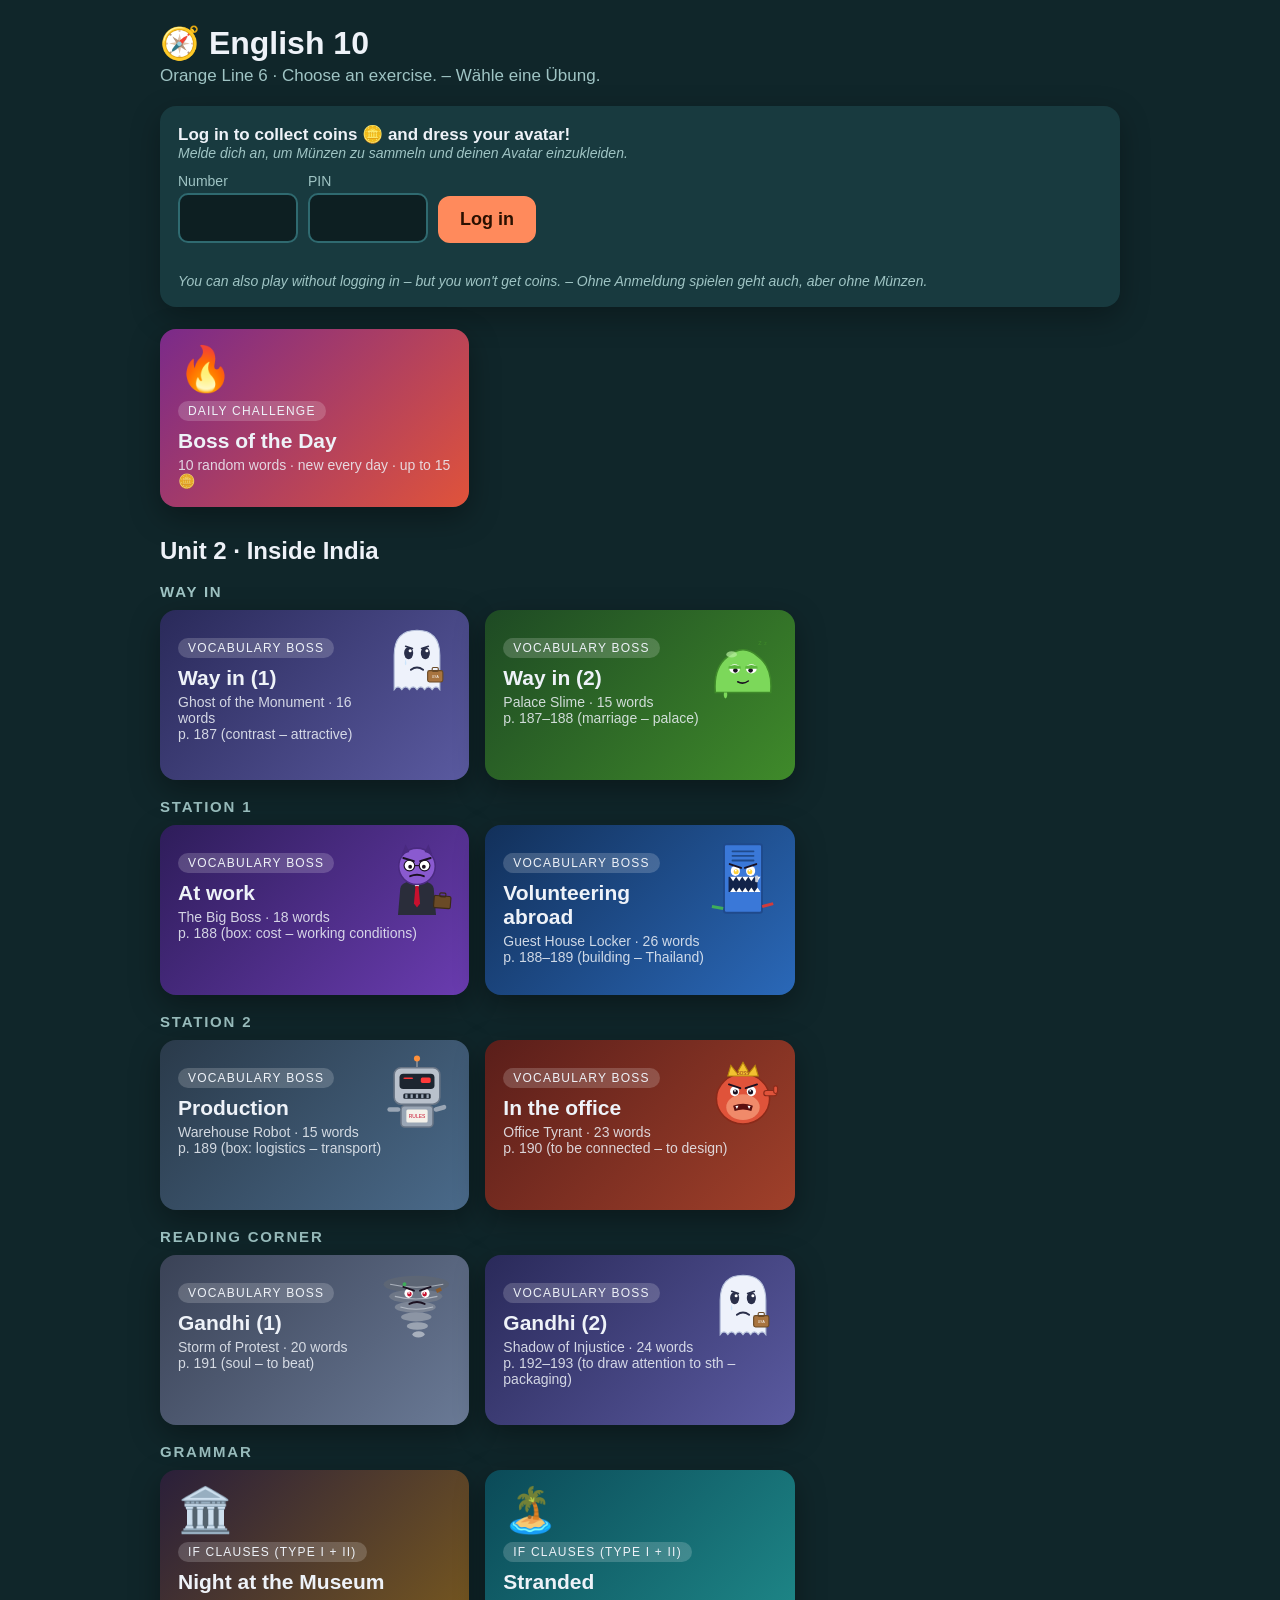
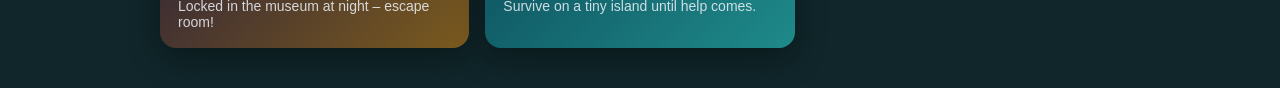
==== index.html @ 161038f6 "Vokabel-Bosse Unit 2 Inside India (8 Abschnitte); sb/sth-Toleranz Co-Authored-By: Claude Opus 5.5 <n" ====
<!DOCTYPE html>
<html lang="en">
<head>
<meta charset="UTF-8">
<meta name="viewport" content="width=device-width, initial-scale=1, maximum-scale=1">
<title>English 10 – Practice</title>
<style>
  *{box-sizing:border-box;-webkit-tap-highlight-color:transparent}
  body{margin:0;min-height:100vh;font-family:-apple-system,BlinkMacSystemFont,"Segoe UI",Roboto,Arial,sans-serif;background:#10262a;color:#eef2f8;padding:24px 16px 40px;font-size:17px}
  .wrap{max-width:960px;margin:0 auto}
  h1{font-size:32px;margin:0 0 4px}
  h2{font-size:24px;margin:30px 0 4px}
  h4{font-size:15px;letter-spacing:.12em;text-transform:uppercase;color:#9fc4c4;margin:18px 0 10px}
  .sub{color:#9fc4c4;margin:0 0 20px}
  .box{background:#183a3f;border-radius:16px;padding:18px;margin-bottom:22px;box-shadow:0 10px 30px rgba(0,0,0,.3)}
  .row{display:flex;gap:10px;flex-wrap:wrap;align-items:center}
  input{font-size:22px;padding:10px 12px;border-radius:10px;border:2px solid #2f6a70;background:#0d1f22;color:#fff;width:120px;text-align:center}
  label{font-size:14px;color:#9fc4c4;display:block;margin-bottom:4px}
  .btn{font-size:18px;padding:11px 20px;border-radius:12px;border:2px solid #3c7f86;background:#225157;color:#fff;cursor:pointer;font-weight:600}
  .btn.primary{background:#ff8a5c;border-color:#ff8a5c;color:#2a1000}
  .btn.small{font-size:15px;padding:7px 12px}
  .btn:disabled{opacity:.45}
  .msg{min-height:22px;margin-top:8px;font-weight:600;color:#ff8a8a}
  .msg.ok{color:#7dffb0}
  .me{display:flex;gap:18px;align-items:center;flex-wrap:wrap}
  .av{width:120px;border-radius:14px;overflow:hidden;flex:none;box-shadow:0 4px 14px rgba(0,0,0,.4)}
  .coins{font-size:26px;font-weight:800;color:#ffc94a}
  .lvl{display:inline-block;background:#5a3cb0;border-radius:20px;padding:3px 12px;font-weight:800;font-size:15px}
  .xp{height:10px;border-radius:6px;background:#0d1f22;overflow:hidden;margin-top:6px;width:240px;max-width:100%}
  .xp i{display:block;height:100%;background:linear-gradient(90deg,#8a5cff,#4fe3ff)}
  .badges{display:flex;flex-wrap:wrap;gap:6px;margin-top:12px}
  .badge{display:flex;align-items:center;gap:6px;background:#0d1f22;border-radius:20px;padding:4px 10px 4px 6px;font-size:13px;border:1px solid #2c5d63}
  .badge b{font-size:18px}
  .badge.off{opacity:.35;filter:grayscale(1)}
  .grid{display:grid;grid-template-columns:repeat(auto-fill,minmax(270px,1fr));gap:16px}
  a.tile{display:block;text-decoration:none;color:inherit;border-radius:16px;padding:18px;min-height:170px;position:relative;box-shadow:0 10px 30px rgba(0,0,0,.35)}
  a.tile:active{transform:scale(.98)}
  .icon{font-size:44px;line-height:1}
  .bossimg{width:76px;height:76px;float:right;margin:-4px -4px 0 6px}
  .topic{display:inline-block;margin-top:10px;font-size:12px;letter-spacing:.1em;text-transform:uppercase;background:rgba(255,255,255,.18);padding:3px 10px;border-radius:20px}
  .name{font-size:21px;font-weight:700;margin-top:8px}
  .info{font-size:14px;opacity:.85;margin-top:4px}
  .stars{font-size:18px;letter-spacing:2px;margin-top:8px}
  .top3{display:flex;gap:6px;margin-top:10px;align-items:center;font-size:12px}
  .top3 .p{display:flex;flex-direction:column;align-items:center;gap:2px}
  .top3 .p div{width:34px;height:34px;border-radius:50%;overflow:hidden;border:2px solid #fff3}
  .top3 .p.g div{border-color:#ff8a5c}.top3 .p.s div{border-color:#c6e0de}.top3 .p.b div{border-color:#d08a4a}
  .de{font-size:14px;color:#9fc4c4;font-style:italic}
  /* wardrobe */
  .ov{position:fixed;inset:0;background:rgba(0,0,0,.75);display:none;z-index:10;overflow:auto;padding:16px}
  .ov.show{display:block}
  .shop{max-width:960px;margin:0 auto;background:#183a3f;border-radius:16px;padding:18px}
  .shoptop{display:flex;gap:18px;flex-wrap:wrap;align-items:flex-start}
  .preview{width:180px;border-radius:16px;overflow:hidden;flex:none}
  .tabs{display:flex;gap:6px;flex-wrap:wrap;margin:14px 0}
  .tab{font-size:15px;padding:7px 12px;border-radius:20px;border:2px solid #2f6a70;background:transparent;color:#fff;cursor:pointer}
  .tab.on{background:#ff8a5c;border-color:#ff8a5c;color:#2a1000;font-weight:700}
  .items{display:grid;grid-template-columns:repeat(auto-fill,minmax(130px,1fr));gap:10px}
  .item{background:#0d1f22;border:3px solid transparent;border-radius:12px;padding:6px;cursor:pointer;text-align:center;font-size:14px;color:#fff;position:relative}
  .item .mini{border-radius:8px;overflow:hidden}
  .item.sel{border-color:#ff8a5c}
  .item.wear{box-shadow:0 0 0 2px #7dffb0 inset}
  .item .lock{position:absolute;top:10px;left:10px;background:rgba(0,0,0,.75);border-radius:10px;padding:2px 8px;font-size:12px;font-weight:700}
  .price{font-weight:700;color:#ffc94a}
  .price.own{color:#7dffb0}
  .iname{font-weight:600;margin-top:4px;line-height:1.2}
  .rar{font-size:12px;font-weight:700;text-transform:uppercase;letter-spacing:.04em;margin:2px 0}
  h3{font-size:17px;color:#c6e0de}
</style>
</head>
<body>
<div class="wrap">
  <h1>🧭 English 10</h1>
  <p class="sub">Orange Line 6 · Choose an exercise. – Wähle eine Übung.</p>
  <div class="box" id="acct"></div>
  <div id="games"></div>
</div>
<div class="ov" id="ov"><div class="shop" id="shop"></div></div>

<script src="game.js?v=1"></script>
<script src="bosses.js?v=1"></script>
<script src="vocab-u2.js?v=1"></script>
<script>
/* Grammatik- und Story-Spiele (id = Spiel-ID). Vokabel-Bosse kommen automatisch aus vocab-*.js */
const GRAMMAR = [
  {id:"if-museum", unit:"u2", file:"if-museum.html", icon:"🏛️", topic:"If clauses (type I + II)", name:"Night at the Museum", info:"Locked in the museum at night – escape room!", color:"linear-gradient(135deg,#2a1f3a,#7a5a1e)"},
  {id:"if-island", unit:"u2", file:"if-island.html", icon:"🏝️", topic:"If clauses (type I + II)", name:"Stranded", info:"Survive on a tiny island until help comes.", color:"linear-gradient(135deg,#0b4a58,#1f8a8a)"}
];
window.VOCAB = window.VOCAB || {};
const BOSSCOL = {tornado:"linear-gradient(135deg,#3a4256,#6a7a96)",robot:"linear-gradient(135deg,#2a3a4a,#4a6a8a)",ghost:"linear-gradient(135deg,#2a2a5a,#5a5aa0)",bossy:"linear-gradient(135deg,#5a1e1a,#a0402a)",slime:"linear-gradient(135deg,#1e4a24,#3f8a2a)",manager:"linear-gradient(135deg,#2e1d5a,#6a3cb0)",locker:"linear-gradient(135deg,#12305a,#2a68b8)"};
const $ = id => document.getElementById(id);
let SCORES = {};

/* ---------- Erfolge ---------- */
const BOSS_IDS = Object.values(VOCAB).flatMap(u => u.sections.map(s => s.id));
const ACH = [
  ["🎯","First steps","Finish your first game", s => s.stats.plays >= 1],
  ["⭐","Perfect!","Get 3 stars in a game", s => Object.values(s.stars).some(x => x >= 3)],
  ["🐝","Busy bee","Play 5 different games", s => Object.keys(s.stars).length >= 5],
  ["🚀","Unstoppable","Play 10 different games", s => Object.keys(s.stars).length >= 10],
  ["🌟","Star collector","Collect 25 stars", s => Object.values(s.stars).reduce((a,b)=>a+b,0) >= 25],
  ["⚔️","Boss slayer","Defeat your first boss", s => Object.keys(s.stars).some(g => g.indexOf("boss-") === 0)],
  ["👑","Boss master","Defeat all bosses of Unit 2", s => BOSS_IDS.length > 0 && BOSS_IDS.every(i => s.stars[i])],
  ["🏠","Homework hero","Practise at home (afternoon/weekend)", s => s.stats.home],
  ["💪","Never give up","Replay a game and get more stars", s => s.stats.improved],
  ["📅","Daily player","Play 5 daily challenges", s => s.stats.daily >= 5],
  ["🏆","Hall of fame","Get into a top 3", s => Object.values(SCORES).some(l => l.some(x => x.nr === s.nr))],
  ["💎","Pro","Reach level 5", s => s.level >= 5]
];

/* ---------- Spiele ---------- */
function starsOf(id){ const se=E8.getSession(); if(!se || id==="daily") return ""; const n=se.state.stars[id]||0; return `<div class="stars">${"⭐".repeat(n)}${"☆".repeat(3-n)}</div>`; }
function top3(id){
  const l = SCORES[id]; if(!l || !l.length) return "";
  return `<div class="top3">🏆 ${l.map((x,i)=>`<span class="p ${["g","s","b"][i]}"><div>${E8.avatarSVG(x.eq)}</div>#${x.nr}</span>`).join("")}</div>`;
}
function tile(o){
  return `<a class="tile" href="${o.href}" style="background:${o.color}">${o.img||""}<div class="icon">${o.icon||""}</div>
    <div class="topic">${o.topic}</div><div class="name">${o.name}</div><div class="info">${o.info}</div>${starsOf(o.id)}${top3(o.id)}</a>`;
}
function games(){
  let h = "";
  const se = E8.getSession();
  const done = se && se.state.stats && se.state.stats.dailyToday;
  if (BOSS_IDS.length) h += `<div class="grid" style="margin-bottom:8px">${tile({id:"daily",href:"boss.html?id=daily",color:"linear-gradient(135deg,#7a2a8a,#e0533a)",icon:"🔥",topic:"Daily Challenge",name:"Boss of the Day",info:(done?"✔ Done today – you can still practise!":"10 random words · new every day · up to 15 🪙")})}</div>`;
  Object.entries(VOCAB).forEach(([key,u]) => {
    h += `<h2>${u.unit}</h2>`;
    const parts = [...new Set(u.sections.map(s => s.part))];
    parts.forEach(p => {
      h += `<h4>${p}</h4><div class="grid">` + u.sections.filter(s => s.part === p).map(s => tile({id:s.id, href:"boss.html?id="+s.id, color:BOSSCOL[s.boss]||"#333", img:`<div class="bossimg">${BOSSART[s.boss]}</div>`, topic:"Vocabulary boss", name:s.title, info:`${s.bossName} · ${s.words.length} words<br>${s.pages}`})).join("") + `</div>`;
    });
    const gr = GRAMMAR.filter(g => g.unit === key);
    if (gr.length) h += `<h4>Grammar</h4><div class="grid">` + gr.map(g => tile({id:g.id, href:g.file, color:g.color, icon:g.icon, topic:g.topic, name:g.name, info:g.info})).join("") + `</div>`;
  });
  const other = GRAMMAR.filter(g => !VOCAB[g.unit]);
  if (other.length) h += `<h2>Grammar</h2><div class="grid">` + other.map(g => tile({id:g.id, href:g.file, color:g.color, icon:g.icon, topic:g.topic, name:g.name, info:g.info})).join("") + `</div>`;
  if (!h) h = `<div class="box">🛠️ New games are coming soon! – Neue Spiele kommen bald!</div>`;
  $("games").innerHTML = h;
}

/* ---------- Konto ---------- */
function acct(){
  const se = E8.getSession();
  if(!E8.online()){ $("acct").style.display="none"; games(); return; }
  if(!se){
    $("acct").innerHTML = `
      <b>Log in to collect coins 🪙 and dress your avatar!</b>
      <div class="de">Melde dich an, um Münzen zu sammeln und deinen Avatar einzukleiden.</div>
      <div class="row" style="margin-top:12px;align-items:flex-end">
        <div><label>Number</label><input id="nr" inputmode="numeric" pattern="[0-9]*" maxlength="4" autocomplete="off"></div>
        <div><label>PIN</label><input id="pin" type="password" inputmode="numeric" pattern="[0-9]*" maxlength="4" autocomplete="off"></div>
        <button class="btn primary" id="go">Log in</button>
      </div>
      <div class="msg" id="msg"></div>
      <div class="de">You can also play without logging in – but you won't get coins. – Ohne Anmeldung spielen geht auch, aber ohne Münzen.</div>`;
    $("go").onclick = async ()=>{
      const nr=$("nr").value.trim(), pin=$("pin").value.trim();
      if(!nr||pin.length!==4){ $("msg").textContent="Enter your number and your 4-digit PIN. – Nummer und vierstellige PIN eingeben."; return; }
      $("go").disabled=true; $("msg").className="msg ok"; $("msg").textContent="Checking …";
      const r = await E8.login(nr,pin);
      $("go").disabled=false;
      if(r.ok){ acct(); if(r.state.fresh){ tab=0; openShop(); drawShop("👋 Welcome! Create your avatar first – everything here is free. – Gestalte zuerst deinen Avatar, alles hier ist kostenlos.",true); } }
      else { $("msg").className="msg"; $("msg").textContent=E8.errText(r.error); }
    };
    $("pin").addEventListener("keydown",e=>{ if(e.key==="Enter") $("go").click(); });
  } else {
    const s = se.state, L = E8.levelInfo(s.xp||0);
    const badges = ACH.map(a => { const on = s.stats && a[3](s); return `<span class="badge ${on?"":"off"}" title="${a[2]}"><b>${a[0]}</b>${a[1]}</span>`; }).join("");
    $("acct").innerHTML = `<div class="me">
      <div class="av">${E8.avatarSVG(s.equipped)}</div>
      <div style="flex:1;min-width:240px"><div style="font-size:20px;font-weight:700">Player No. ${s.nr} <span class="lvl">Level ${L.level} · ${L.name}</span></div>
        <div class="xp"><i style="width:${L.pct}%"></i></div>
        <div class="de" style="font-style:normal">${L.next ? `${s.xp||0} / ${L.next} XP to level ${L.level+1}` : `${s.xp} XP – max level!`}</div>
        <div class="coins" style="margin-top:6px">${s.coins} 🪙</div>
        <div class="row" style="margin-top:10px">
          <button class="btn primary" id="wardrobe">👕 Wardrobe & shop</button>
          <button class="btn small" id="out">Log out</button>
        </div>
        <div class="de" style="margin-top:6px">Please log out when you're finished! – Bitte abmelden, wenn du fertig bist!</div>
      </div></div>
      <div class="badges">${badges}</div>`;
    $("out").onclick=()=>{ E8.logout(); acct(); };
    $("wardrobe").onclick=openShop;
  }
  games();
}

/* ---------- Wardrobe ---------- */
let tab=0, trying=null, busy=false;
const MON=["","Jan","Feb","Mar","Apr","May","Jun","Jul","Aug","Sep","Oct","Nov","Dec"];
function seasonText(it){ if(!it.months) return ""; const m=it.months; return (m.length===1?MON[m[0]]:MON[m[0]]+"–"+MON[m[m.length-1]])+" only"; }
function openShop(){ const se=E8.getSession(); if(!se) return; trying=E8.clean(se.state.equipped); $("ov").classList.add("show"); drawShop(); window.scrollTo(0,0); }
function closeShop(){ $("ov").classList.remove("show"); acct(); }
function isMine(id){ const it=E8.item(id), s=E8.getSession().state; return it.price===0 || s.owned.indexOf(id)>=0; }
function drawShop(msg, ok){
  const se=E8.getSession(); if(!se){ closeShop(); return; }
  const s=se.state, worn=E8.clean(s.equipped), lv=s.level||1;
  const notMine=E8.SLOTS.filter(k=>!isMine(trying[k]));
  const changed=JSON.stringify(trying)!==JSON.stringify(worn);
  let action="";
  if(notMine.length===1){
    const it=E8.item(trying[notMine[0]]), can=E8.inSeason(it), lvOk=!it.lvl||lv>=it.lvl;
    action=`<button class="btn primary" id="buy" ${(!can||!lvOk||s.coins<it.price)?"disabled":""}>Buy “${it.name}” for ${it.price} 🪙</button>`;
    if(!can) msg=msg||"Not available right now. – Gerade nicht erhältlich.";
    else if(!lvOk) msg=msg||`🔒 You need level ${it.lvl}. – Dafür brauchst du Level ${it.lvl}.`;
    else if(s.coins<it.price) msg=msg||`You need ${it.price-s.coins} more coins. – Dir fehlen noch ${it.price-s.coins} Münzen.`;
  } else if(notMine.length>1){ msg=msg||"You're trying on several things you don't own. Buy them one by one. – Mehrere Teile sind noch nicht gekauft."; }
  else if(changed) action=`<button class="btn primary" id="wear">✔ Save my look</button>`;
  if(changed) action+=` <button class="btn small" id="reset">Undo</button>`;
  const slots=E8.TABS[tab][1];
  const sections=slots.map(slot=>{
    const items=E8.CATALOG.filter(i=>i.slot===slot && ((E8.inSeason(i)&&E8.available(i))||isMine(i.id)));
    return (slots.length>1?`<h3 style="margin:14px 0 8px">${E8.SLOTNAME[slot]}</h3>`:"")+`<div class="items">`+items.map(i=>{
      const t=Object.assign({},trying,{[slot]:i.id}), r=E8.rarity(i.price), mine=isMine(i.id), locked=i.lvl&&lv<i.lvl&&!mine;
      return `<div class="item ${trying[slot]===i.id?"sel":""} ${worn[slot]===i.id?"wear":""}" data-slot="${slot}" data-id="${i.id}" style="border-top:4px solid ${r.color}">
        ${locked?`<span class="lock">🔒 Level ${i.lvl}</span>`:""}
        <div class="mini">${E8.avatarSVG(t)}</div><div class="iname">${i.name}</div>
        <div class="rar" style="color:${r.color}">${i.price?r.name:"&nbsp;"}${i.unit?" · Unit "+i.unit:""}${i.months?" · "+seasonText(i):""}</div>
        <div class="price ${mine?"own":""}">${i.price===0?"free":mine?"✔ yours":i.price+" 🪙"}</div></div>`;
    }).join("")+`</div>`;
  }).join("");
  $("shop").innerHTML = `
    <div class="shoptop">
      <div class="preview">${E8.avatarSVG(trying)}</div>
      <div style="flex:1;min-width:220px">
        <div class="row" style="justify-content:space-between"><div><span class="coins">${s.coins} 🪙</span> <span class="lvl">Level ${lv}</span></div><button class="btn small" id="close">✕ Close</button></div>
        <p style="margin:8px 0">Tap something to try it on. – Tippe auf ein Teil, um es anzuprobieren.</p>
        <div class="row">${action}</div>
        <div class="msg ${ok?"ok":""}" id="smsg">${msg||""}</div>
      </div>
    </div>
    <div class="tabs">${E8.TABS.map(([n],i)=>`<button class="tab ${i===tab?"on":""}" data-i="${i}">${n}</button>`).join("")}</div>
    ${sections}`;
  $("close").onclick=closeShop;
  if($("reset")) $("reset").onclick=()=>{trying=E8.clean(s.equipped);drawShop();};
  document.querySelectorAll(".tab").forEach(b=>b.onclick=()=>{tab=+b.dataset.i;drawShop();});
  document.querySelectorAll(".item").forEach(b=>b.onclick=()=>{trying[b.dataset.slot]=b.dataset.id;drawShop();});
  if($("buy")) $("buy").onclick=async()=>{
    if(busy) return; busy=true; $("buy").disabled=true; $("smsg").className="msg ok"; $("smsg").textContent="…";
    const r=await E8.call("buy",{item:trying[notMine[0]]}); busy=false;
    if(!r.ok){ if(!E8.getSession()) return closeShop(); return drawShop(E8.errText(r.error)); }
    const r2=await E8.call("equip",{equipped:trying});
    drawShop(r2.ok?"🎉 Bought and saved!":E8.errText(r2.error), r2.ok);
  };
  if($("wear")) $("wear").onclick=async()=>{
    if(busy) return; busy=true; $("wear").disabled=true;
    const r=await E8.call("equip",{equipped:trying}); busy=false;
    if(!r.ok && !E8.getSession()) return closeShop();
    drawShop(r.ok?"✔ Saved!":E8.errText(r.error), r.ok);
  };
}

acct();
if(E8.online()) E8.api("scores",{}).then(r=>{ if(r.ok){ SCORES=r.scores; if(E8.getSession()) acct(); else games(); } });
if(E8.getSession()) E8.call("login").then(()=>acct());
</script>
</body>
</html>
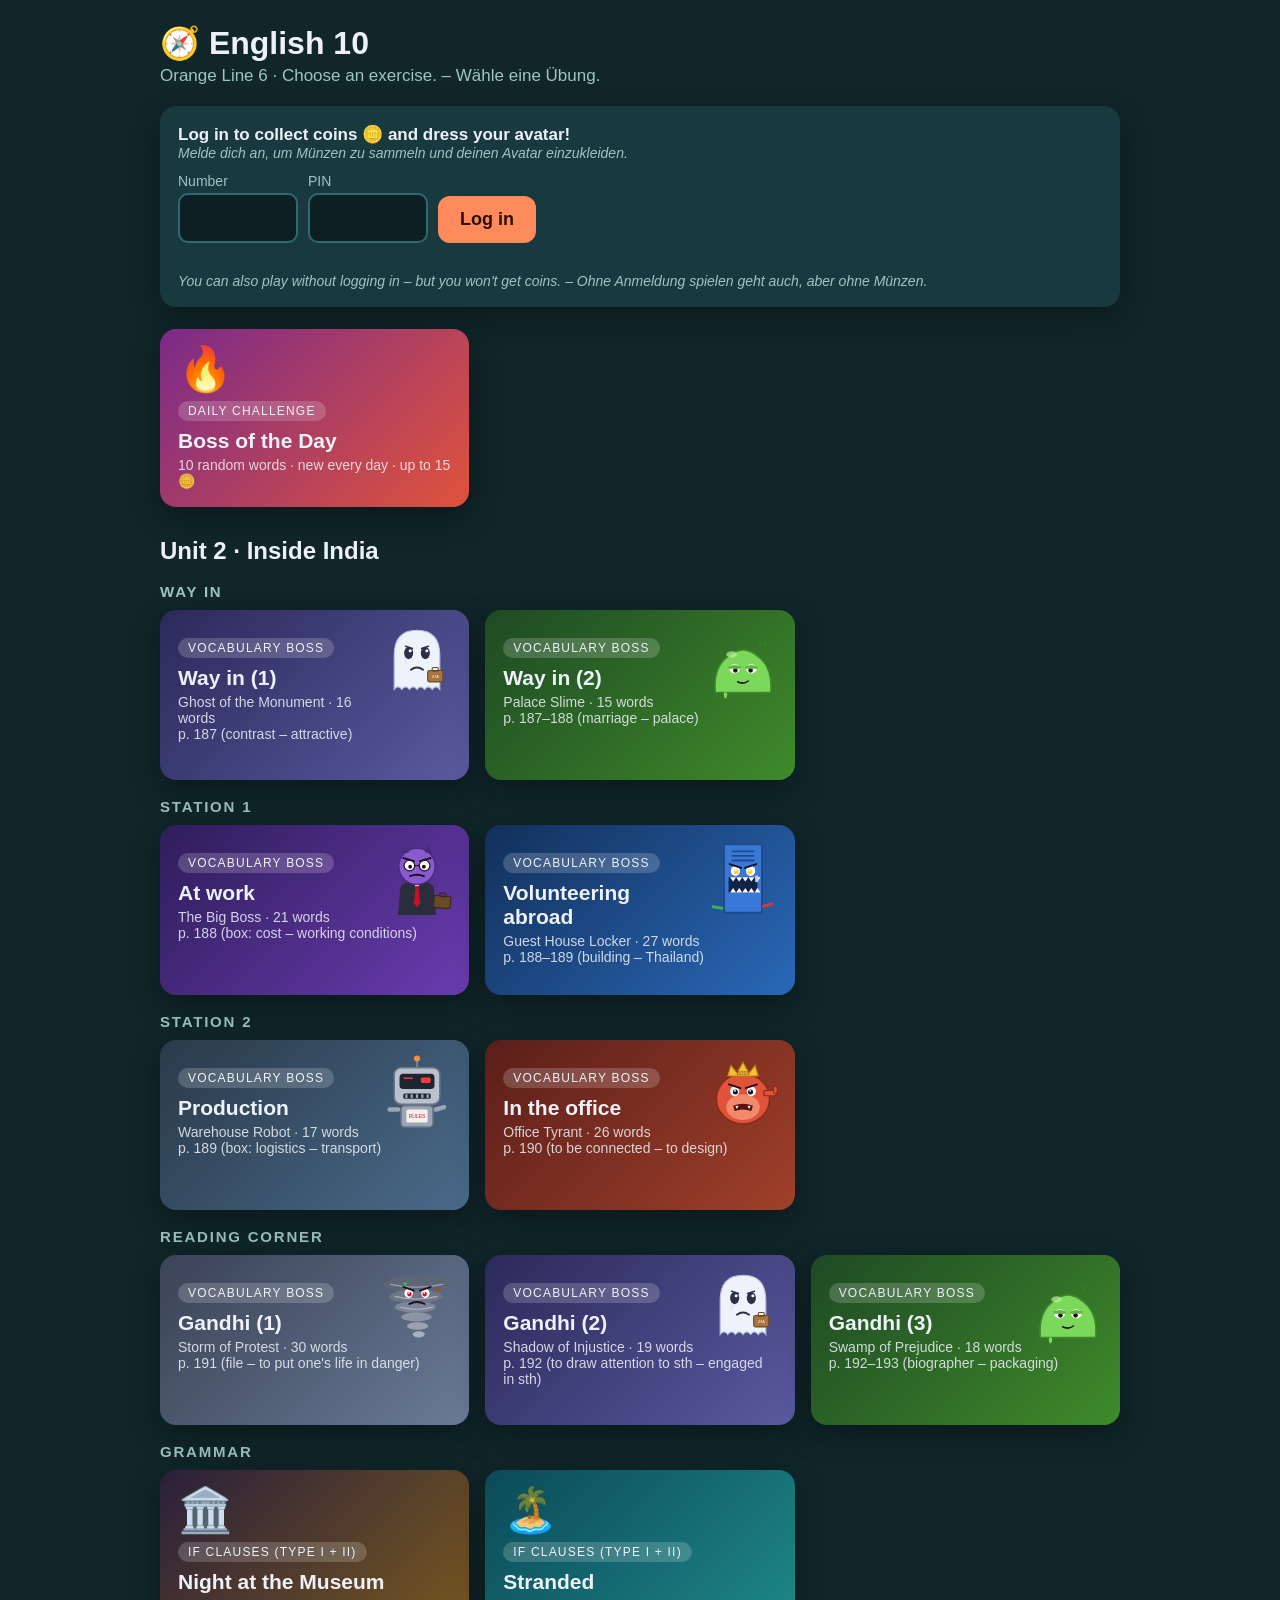
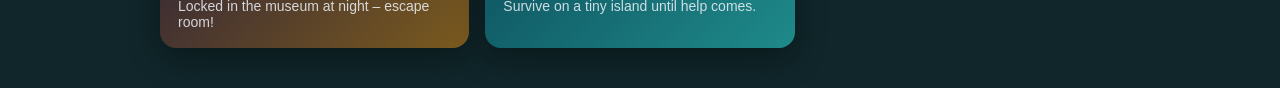
==== commit 1dd19184: "Unit 2: blau gedruckte Vokabeln ergänzt, Gandhi-Bosse neu aufgeteilt Co-Authored-By: Claude Opus 5.5" ====
--- a/index.html
+++ b/index.html
@@ -79,7 +79,7 @@
 
 <script src="game.js?v=1"></script>
 <script src="bosses.js?v=1"></script>
-<script src="vocab-u2.js?v=1"></script>
+<script src="vocab-u2.js?v=2"></script>
 <script>
 /* Grammatik- und Story-Spiele (id = Spiel-ID). Vokabel-Bosse kommen automatisch aus vocab-*.js */
 const GRAMMAR = [
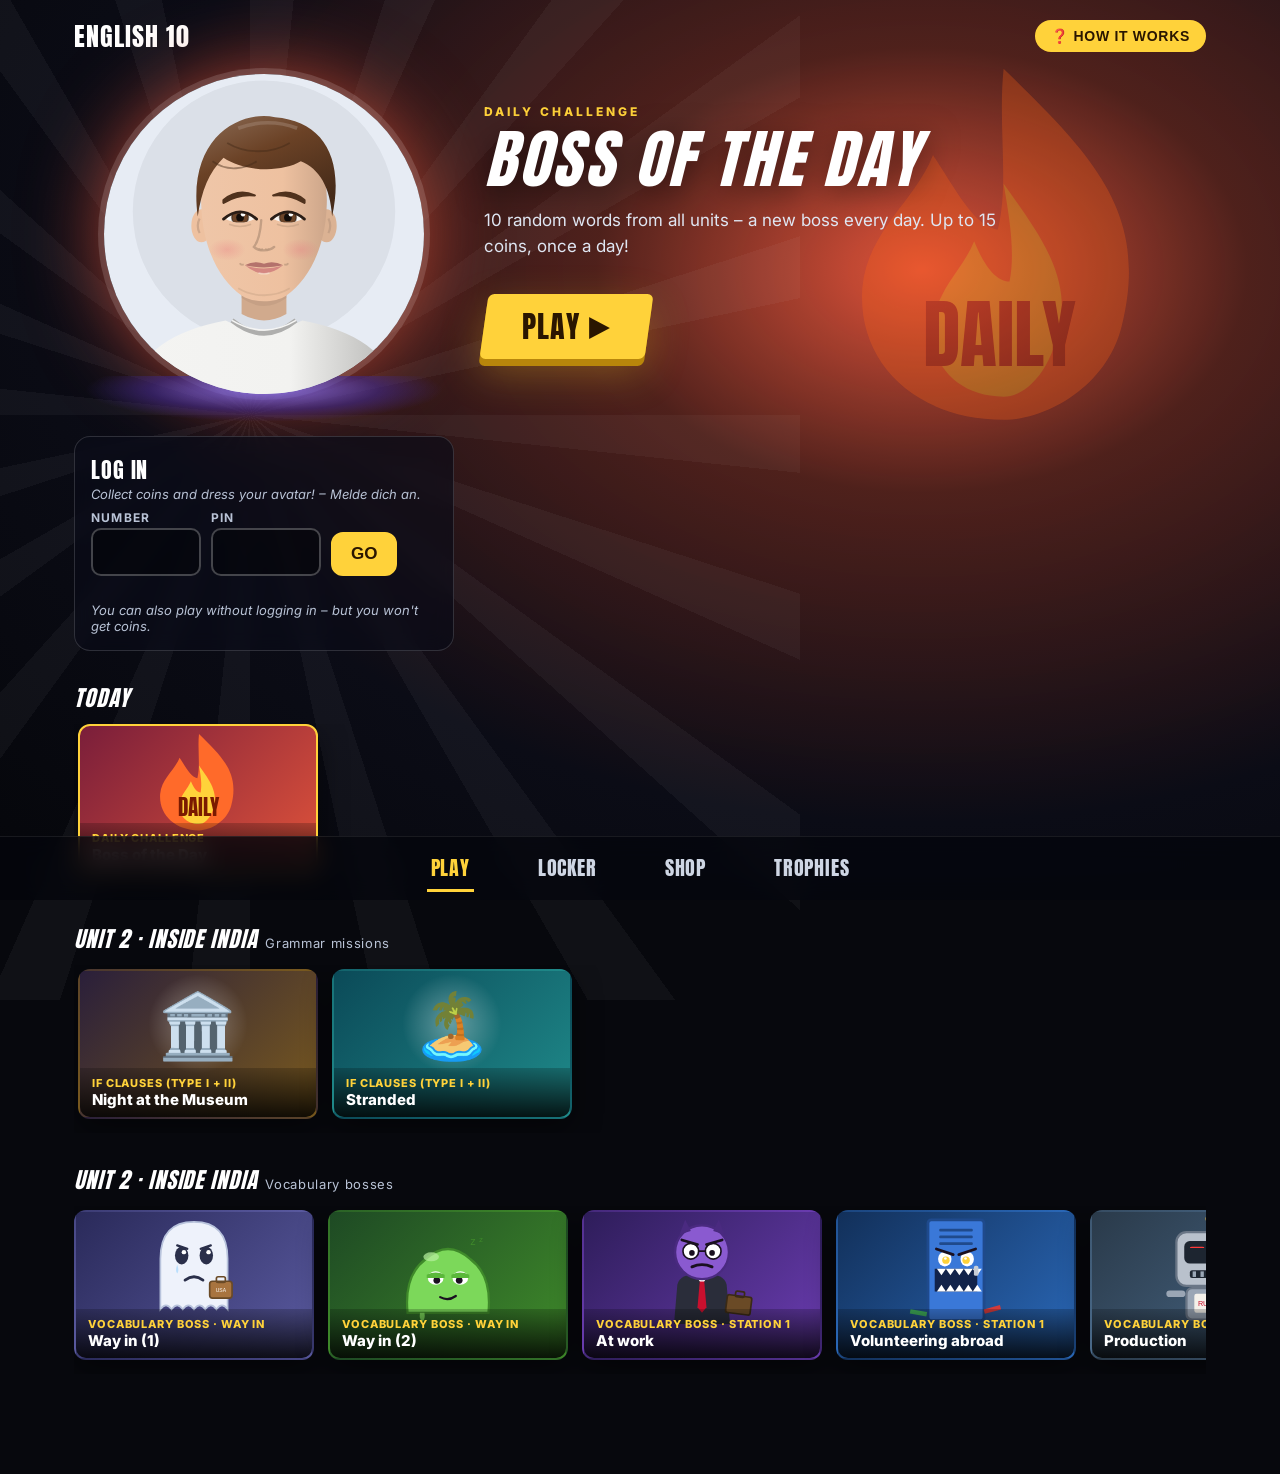
==== commit a5151f61: "Neue Lobby-Startseite (wie english8), Tutorial per Button, eigene PIN nach erstem Login Co-Authored-" ====
--- a/index.html
+++ b/index.html
@@ -3,95 +3,183 @@
 <head>
 <meta charset="UTF-8">
 <meta name="viewport" content="width=device-width, initial-scale=1, maximum-scale=1">
-<title>English 10 – Practice</title>
+<title>English 10</title>
+<link rel="preconnect" href="https://fonts.googleapis.com"><link rel="preconnect" href="https://fonts.gstatic.com" crossorigin>
+<link href="https://fonts.googleapis.com/css2?family=Anton&family=Inter:wght@400;600;700;800&display=swap" rel="stylesheet">
 <style>
   *{box-sizing:border-box;-webkit-tap-highlight-color:transparent}
-  body{margin:0;min-height:100vh;font-family:-apple-system,BlinkMacSystemFont,"Segoe UI",Roboto,Arial,sans-serif;background:#10262a;color:#eef2f8;padding:24px 16px 40px;font-size:17px}
-  .wrap{max-width:960px;margin:0 auto}
-  h1{font-size:32px;margin:0 0 4px}
-  h2{font-size:24px;margin:30px 0 4px}
-  h4{font-size:15px;letter-spacing:.12em;text-transform:uppercase;color:#9fc4c4;margin:18px 0 10px}
-  .sub{color:#9fc4c4;margin:0 0 20px}
-  .box{background:#183a3f;border-radius:16px;padding:18px;margin-bottom:22px;box-shadow:0 10px 30px rgba(0,0,0,.3)}
+  html,body{margin:0;background:#07080d;color:#fff;font-family:Inter,-apple-system,BlinkMacSystemFont,"Segoe UI",Roboto,Arial,sans-serif}
+  .D{font-family:Anton,Impact,"Arial Narrow Bold",sans-serif;letter-spacing:.04em;font-weight:400}
+  /* Hintergrund (passt sich dem Spiel an) */
+  .bg{position:fixed;inset:0;z-index:0;transition:opacity .7s}
+  .bgart{position:fixed;right:-40px;top:40px;width:640px;opacity:.28;z-index:0;transition:opacity .5s;pointer-events:none;filter:saturate(1.2)}
+  .bgart svg{width:100%;height:auto}
+  .rays{position:fixed;left:-300px;top:-300px;width:1100px;height:1300px;z-index:0;pointer-events:none;background:repeating-conic-gradient(from 0deg at 50% 55%,rgba(255,255,255,.04) 0 6deg,transparent 6deg 18deg);animation:spin 80s linear infinite}
+  @keyframes spin{to{transform:rotate(360deg)}}
+  .wrap{position:relative;z-index:1;max-width:1180px;margin:0 auto;padding:16px 24px 100px}
+  /* Kopfzeile */
+  .top{display:flex;align-items:center;gap:14px;flex-wrap:wrap}
+  .hex{width:52px;height:58px;background:linear-gradient(180deg,#ffd23a,#f08a1a);clip-path:polygon(50% 0,100% 25%,100% 75%,50% 100%,0 75%,0 25%);display:grid;place-items:center;font-size:26px;color:#2a1600;flex:none}
+  .tier{min-width:220px}.tier .D{font-size:19px}
+  .bar{height:11px;background:rgba(255,255,255,.15);border-radius:6px;overflow:hidden;margin-top:4px;transform:skewX(-20deg);width:280px;max-width:60vw}
+  .bar i{display:block;height:100%;background:linear-gradient(90deg,#4fe3ff,#b46bff)}
+  .xpt{font-size:12px;color:#b9c3d6;margin-top:3px}
+  .pills{margin-left:auto;display:flex;gap:10px;align-items:center}
+  .pill{background:rgba(0,0,0,.35);border:1px solid rgba(255,255,255,.18);padding:7px 15px;border-radius:30px;font-size:21px;backdrop-filter:blur(8px)}
+  .logo{font-size:26px}
+  .out{background:none;border:1px solid rgba(255,255,255,.25);color:#cfd6e4;border-radius:20px;padding:7px 12px;font-size:13px;font-weight:700;cursor:pointer}
+  /* Lobby */
+  .lobby{display:grid;grid-template-columns:380px 1fr;gap:30px;margin-top:18px;align-items:start}
+  @media(max-width:900px){.lobby{grid-template-columns:1fr}.hero{max-width:340px;margin:0 auto}}
+  .hero{text-align:center}
+  .ava{width:320px;height:320px;max-width:80vw;max-height:80vw;border-radius:50%;overflow:hidden;margin:0 auto;box-shadow:0 0 0 6px rgba(255,255,255,.14),0 0 80px var(--glow,rgba(120,90,255,.75));transition:box-shadow .7s}
+  .podium{width:360px;max-width:90vw;height:46px;margin:-18px auto 0;background:radial-gradient(ellipse at 50% 30%,rgba(140,120,255,.8) 0%,rgba(60,40,140,.6) 45%,transparent 70%)}
+  .pname{font-size:42px;font-style:italic;margin-top:-4px;text-shadow:0 4px 0 rgba(0,0,0,.4)}
+  .psub{color:#c9c2ff;font-weight:800;letter-spacing:.2em;font-size:12px}
+  .badges{display:flex;gap:7px;justify-content:center;flex-wrap:wrap;margin-top:10px}
+  .badges span{width:36px;height:36px;border-radius:10px;background:rgba(255,255,255,.12);display:grid;place-items:center;font-size:19px}
+  .badges span.off{opacity:.25;filter:grayscale(1)}
+  .login{background:rgba(10,12,24,.65);border:1px solid rgba(255,255,255,.15);border-radius:16px;padding:16px;margin-top:14px;backdrop-filter:blur(10px);text-align:left}
+  .login input{font-size:22px;padding:9px 10px;border-radius:10px;border:2px solid rgba(255,255,255,.25);background:rgba(0,0,0,.35);color:#fff;width:110px;text-align:center}
+  .login label{font-size:12px;color:#b9c3d6;display:block;margin-bottom:3px;font-weight:700;letter-spacing:.1em}
   .row{display:flex;gap:10px;flex-wrap:wrap;align-items:center}
-  input{font-size:22px;padding:10px 12px;border-radius:10px;border:2px solid #2f6a70;background:#0d1f22;color:#fff;width:120px;text-align:center}
-  label{font-size:14px;color:#9fc4c4;display:block;margin-bottom:4px}
-  .btn{font-size:18px;padding:11px 20px;border-radius:12px;border:2px solid #3c7f86;background:#225157;color:#fff;cursor:pointer;font-weight:600}
-  .btn.primary{background:#ff8a5c;border-color:#ff8a5c;color:#2a1000}
-  .btn.small{font-size:15px;padding:7px 12px}
+  .msg{min-height:20px;margin-top:6px;font-weight:700;color:#ff8a8a;font-size:14px}.msg.ok{color:#7dffb0}
+  .de{font-size:13px;color:#b9c3d6;font-style:italic}
+  /* Featured */
+  .feat{position:relative;min-height:300px;padding-top:30px}
+  .feat .kicker{letter-spacing:.25em;font-weight:800;font-size:12px;color:#ffd23a}
+  .feat h1{font-size:64px;line-height:1;margin:8px 0 10px;font-style:italic;text-shadow:0 6px 30px rgba(0,0,0,.5)}
+  .feat p{color:#dfe6f2;font-size:17px;line-height:1.5;max-width:520px}
+  .meta{display:flex;gap:16px;align-items:center;flex-wrap:wrap;margin-top:6px;color:#dfe6f2;font-weight:700}
+  .meta .st{color:#ffd23a;font-size:20px;letter-spacing:2px}
+  .play{display:inline-flex;align-items:center;gap:10px;background:#ffd23a;color:#2a1600;font-size:30px;padding:10px 38px;border-radius:6px;transform:skewX(-8deg);box-shadow:0 7px 0 #b8860b,0 14px 40px rgba(255,200,40,.3);text-decoration:none;margin-top:18px}
+  .play span{transform:skewX(8deg);display:inline-block}
+  .play:active{transform:skewX(-8deg) translateY(4px);box-shadow:0 3px 0 #b8860b}
+  .top3{display:flex;gap:10px;align-items:center;margin-top:18px;font-size:13px;font-weight:700}
+  .top3 .p{display:flex;flex-direction:column;align-items:center;gap:3px}
+  .top3 .p div{width:44px;height:44px;border-radius:50%;overflow:hidden;border:3px solid #fff3}
+  .top3 .p.g div{border-color:#ffd23a}.top3 .p.s div{border-color:#c9d2e3}.top3 .p.b div{border-color:#d08a4a}
+  /* Reihen */
+  .shelf{margin-top:30px}
+  .shelf h3{margin:0 0 10px;font-size:22px;font-style:italic}
+  .shelf h3 small{font-family:Inter,sans-serif;font-style:normal;font-size:13px;color:#b9c3d6;letter-spacing:.05em;margin-left:8px}
+  .strip{display:flex;gap:14px;overflow-x:auto;padding:4px 4px 14px;scroll-snap-type:x mandatory;-webkit-overflow-scrolling:touch}
+  .strip::-webkit-scrollbar{height:6px}.strip::-webkit-scrollbar-thumb{background:rgba(255,255,255,.2);border-radius:3px}
+  .card{width:240px;height:150px;flex:none;border-radius:12px;position:relative;overflow:hidden;cursor:pointer;scroll-snap-align:start;box-shadow:0 10px 30px rgba(0,0,0,.45);border:2px solid transparent;transition:transform .15s,border-color .15s}
+  .card.sel{border-color:#ffd23a;transform:translateY(-4px)}
+  .card .art{position:absolute;inset:0 0 34px 0;display:grid;place-items:center}
+  .card .art svg{height:100%;max-width:100%}
+  .card .lab{position:absolute;left:0;right:0;bottom:0;padding:8px 12px;background:linear-gradient(0deg,rgba(0,0,0,.85),rgba(0,0,0,.2));font-weight:800;font-size:15px}
+  .card .lab small{display:block;font-size:11px;color:#ffd23a;letter-spacing:.08em}
+  .card .prog{position:absolute;left:0;bottom:0;height:4px;background:#ffd23a}
+  .card .new{position:absolute;top:8px;left:8px;background:#ff2a8a;font-size:11px;font-weight:800;letter-spacing:.1em;padding:2px 8px;border-radius:4px}
+  /* Navigation */
+  .nav{position:fixed;left:0;right:0;bottom:0;z-index:5;height:64px;background:rgba(5,6,12,.75);backdrop-filter:blur(12px);border-top:1px solid rgba(255,255,255,.08);display:flex;justify-content:center;gap:clamp(18px,6vw,60px);align-items:center}
+  .nav button{background:none;border:none;color:#cfd6e4;font-size:20px;cursor:pointer;padding:6px 4px;border-bottom:3px solid transparent}
+  .nav button.on{color:#ffd23a;border-bottom-color:#ffd23a}
+  /* Overlays */
+  .ov{position:fixed;inset:0;background:rgba(0,0,0,.78);display:none;z-index:10;overflow:auto;padding:16px 16px 90px}
+  .ov.show{display:block}
+  .sheet{max-width:980px;margin:0 auto;background:#151a2a;border:1px solid rgba(255,255,255,.1);border-radius:18px;padding:18px}
+  .btn{font-size:17px;padding:10px 18px;border-radius:12px;border:2px solid #4a5a80;background:#2a3350;color:#fff;cursor:pointer;font-weight:700}
+  .btn.primary{background:#ffd23a;border-color:#ffd23a;color:#2a1600}
+  .btn.small{font-size:14px;padding:6px 12px}
   .btn:disabled{opacity:.45}
-  .msg{min-height:22px;margin-top:8px;font-weight:600;color:#ff8a8a}
-  .msg.ok{color:#7dffb0}
-  .me{display:flex;gap:18px;align-items:center;flex-wrap:wrap}
-  .av{width:120px;border-radius:14px;overflow:hidden;flex:none;box-shadow:0 4px 14px rgba(0,0,0,.4)}
-  .coins{font-size:26px;font-weight:800;color:#ffc94a}
-  .lvl{display:inline-block;background:#5a3cb0;border-radius:20px;padding:3px 12px;font-weight:800;font-size:15px}
-  .xp{height:10px;border-radius:6px;background:#0d1f22;overflow:hidden;margin-top:6px;width:240px;max-width:100%}
-  .xp i{display:block;height:100%;background:linear-gradient(90deg,#8a5cff,#4fe3ff)}
-  .badges{display:flex;flex-wrap:wrap;gap:6px;margin-top:12px}
-  .badge{display:flex;align-items:center;gap:6px;background:#0d1f22;border-radius:20px;padding:4px 10px 4px 6px;font-size:13px;border:1px solid #2c5d63}
-  .badge b{font-size:18px}
-  .badge.off{opacity:.35;filter:grayscale(1)}
-  .grid{display:grid;grid-template-columns:repeat(auto-fill,minmax(270px,1fr));gap:16px}
-  a.tile{display:block;text-decoration:none;color:inherit;border-radius:16px;padding:18px;min-height:170px;position:relative;box-shadow:0 10px 30px rgba(0,0,0,.35)}
-  a.tile:active{transform:scale(.98)}
-  .icon{font-size:44px;line-height:1}
-  .bossimg{width:76px;height:76px;float:right;margin:-4px -4px 0 6px}
-  .topic{display:inline-block;margin-top:10px;font-size:12px;letter-spacing:.1em;text-transform:uppercase;background:rgba(255,255,255,.18);padding:3px 10px;border-radius:20px}
-  .name{font-size:21px;font-weight:700;margin-top:8px}
-  .info{font-size:14px;opacity:.85;margin-top:4px}
-  .stars{font-size:18px;letter-spacing:2px;margin-top:8px}
-  .top3{display:flex;gap:6px;margin-top:10px;align-items:center;font-size:12px}
-  .top3 .p{display:flex;flex-direction:column;align-items:center;gap:2px}
-  .top3 .p div{width:34px;height:34px;border-radius:50%;overflow:hidden;border:2px solid #fff3}
-  .top3 .p.g div{border-color:#ff8a5c}.top3 .p.s div{border-color:#c6e0de}.top3 .p.b div{border-color:#d08a4a}
-  .de{font-size:14px;color:#9fc4c4;font-style:italic}
-  /* wardrobe */
-  .ov{position:fixed;inset:0;background:rgba(0,0,0,.75);display:none;z-index:10;overflow:auto;padding:16px}
-  .ov.show{display:block}
-  .shop{max-width:960px;margin:0 auto;background:#183a3f;border-radius:16px;padding:18px}
   .shoptop{display:flex;gap:18px;flex-wrap:wrap;align-items:flex-start}
   .preview{width:180px;border-radius:16px;overflow:hidden;flex:none}
+  .coins{font-size:26px;color:#ffd23a}
+  .lvl{display:inline-block;background:#5a3cb0;border-radius:20px;padding:3px 12px;font-weight:800;font-size:14px}
   .tabs{display:flex;gap:6px;flex-wrap:wrap;margin:14px 0}
-  .tab{font-size:15px;padding:7px 12px;border-radius:20px;border:2px solid #2f6a70;background:transparent;color:#fff;cursor:pointer}
-  .tab.on{background:#ff8a5c;border-color:#ff8a5c;color:#2a1000;font-weight:700}
+  .tab{font-size:15px;padding:7px 12px;border-radius:20px;border:2px solid #4a5a80;background:transparent;color:#fff;cursor:pointer;font-weight:700}
+  .tab.on{background:#ffd23a;border-color:#ffd23a;color:#2a2200}
   .items{display:grid;grid-template-columns:repeat(auto-fill,minmax(130px,1fr));gap:10px}
-  .item{background:#0d1f22;border:3px solid transparent;border-radius:12px;padding:6px;cursor:pointer;text-align:center;font-size:14px;color:#fff;position:relative}
+  .item{background:#0f1322;border:3px solid transparent;border-radius:12px;padding:6px;cursor:pointer;text-align:center;font-size:14px;color:#fff;position:relative}
   .item .mini{border-radius:8px;overflow:hidden}
-  .item.sel{border-color:#ff8a5c}
-  .item.wear{box-shadow:0 0 0 2px #7dffb0 inset}
+  .item.sel{border-color:#ffd23a}.item.wear{box-shadow:0 0 0 2px #7dffb0 inset}
   .item .lock{position:absolute;top:10px;left:10px;background:rgba(0,0,0,.75);border-radius:10px;padding:2px 8px;font-size:12px;font-weight:700}
-  .price{font-weight:700;color:#ffc94a}
-  .price.own{color:#7dffb0}
-  .iname{font-weight:600;margin-top:4px;line-height:1.2}
-  .rar{font-size:12px;font-weight:700;text-transform:uppercase;letter-spacing:.04em;margin:2px 0}
-  h3{font-size:17px;color:#c6e0de}
+  .price{font-weight:800;color:#ffd23a}.price.own{color:#7dffb0}
+  .iname{font-weight:700;margin-top:4px;line-height:1.2}
+  .rar{font-size:11px;font-weight:800;text-transform:uppercase;letter-spacing:.04em;margin:2px 0}
+  h3.sec{font-size:16px;color:#c9d2e3;margin:14px 0 8px;font-family:Inter,sans-serif}
+  .trow{display:flex;align-items:center;gap:12px;background:#0f1322;border-radius:12px;padding:10px 12px;margin:8px 0}
+  .trow .nm{flex:1;font-weight:700}
+  .ach{display:grid;grid-template-columns:repeat(auto-fill,minmax(210px,1fr));gap:8px}
+  .ach div{background:#0f1322;border-radius:12px;padding:10px;display:flex;gap:10px;align-items:center}
+  .ach div.off{opacity:.35;filter:grayscale(1)}
+  .ach b{font-size:26px}
+  .howto{background:#ffd23a;color:#2a1600;border:0;border-radius:999px;padding:8px 16px;font-weight:800;font-size:14px;letter-spacing:.05em;cursor:pointer}
+  .pinlink{background:none;border:0;color:#b9c3d6;font-size:13px;text-decoration:underline;cursor:pointer;margin-top:6px}
+  .pinbox{max-width:440px;margin:12vh auto 0;text-align:center}
+  .pinbox input{font-size:30px;letter-spacing:.3em;padding:10px;border-radius:12px;border:2px solid rgba(255,255,255,.25);background:rgba(0,0,0,.35);color:#fff;width:150px;text-align:center;margin:6px}
+  .pinbox label{display:block;font-size:13px;color:#b9c3d6;font-weight:700;letter-spacing:.08em;margin-top:10px}
+  /* Tutorial */
+  .tour{position:fixed;inset:0;z-index:50;display:none}
+  .tour.show{display:block}
+  .tour .hole{position:fixed;border-radius:16px;box-shadow:0 0 0 9999px rgba(0,0,0,.78),0 0 0 4px #ffd23a,0 0 30px #ffd23a;transition:all .35s;pointer-events:none}
+  .tour .tip{position:fixed;width:min(380px,92vw);background:#151a2a;border:2px solid #ffd23a;border-radius:16px;padding:16px;box-shadow:0 20px 60px rgba(0,0,0,.6);transition:top .35s,left .35s}
+  .tour .tip h4{margin:0 0 6px;font-size:24px}
+  .tour .tip p{margin:0 0 6px;font-size:16px;line-height:1.45}
+  .tour .tip .de{display:block;margin-bottom:10px}
+  .tour .steps{font-size:12px;color:#b9c3d6;font-weight:700;letter-spacing:.1em}
+  .help{background:rgba(0,0,0,.35);border:1px solid rgba(255,255,255,.25);color:#fff;border-radius:50%;width:38px;height:38px;font-size:18px;font-weight:800;cursor:pointer}
 </style>
 </head>
 <body>
+<div class="bg" id="bgA"></div><div class="bg" id="bgB" style="opacity:0"></div>
+<div class="rays"></div>
+<div class="bgart" id="bgart"></div>
 <div class="wrap">
-  <h1>🧭 English 10</h1>
-  <p class="sub">Orange Line 6 · Choose an exercise. – Wähle eine Übung.</p>
-  <div class="box" id="acct"></div>
-  <div id="games"></div>
+  <div class="top" id="top"></div>
+  <div class="lobby">
+    <div class="hero" id="hero"></div>
+    <div class="feat" id="feat"></div>
+  </div>
+  <div id="shelves"></div>
 </div>
-<div class="ov" id="ov"><div class="shop" id="shop"></div></div>
-
-<script src="game.js?v=1"></script>
-<script src="bosses.js?v=1"></script>
-<script src="vocab-u2.js?v=2"></script>
+<nav class="nav"><button class="D on" data-n="play">PLAY</button><button class="D" data-n="locker">LOCKER</button><button class="D" data-n="shop">SHOP</button><button class="D" data-n="trophies">TROPHIES</button></nav>
+<div class="ov" id="ov"><div class="sheet" id="shop"></div></div>
+<div class="ov" id="pinov" style="z-index:40"><div class="sheet pinbox" id="pinbox"></div></div>
+<div class="tour" id="tour"><div class="hole" id="hole"></div><div class="tip" id="tip"></div></div>
+
+<script src="game.js?v=9"></script>
+<script src="bosses.js?v=9"></script>
+<script src="covers.js?v=9"></script>
+<script src="vocab-u2.js?v=9"></script>
 <script>
-/* Grammatik- und Story-Spiele (id = Spiel-ID). Vokabel-Bosse kommen automatisch aus vocab-*.js */
+/* ===== Seiten-Einstellungen (für jede Klasse anpassen) ===== */
+const SITE = { title: "ENGLISH 10", sub: "ENGLISH 10 · ORANGE LINE 6" };
+window.VOCAB = window.VOCAB || {}; window.COVERS = window.COVERS || {};
+
+/* ===== Spiele (neueste oben). icon = Emoji fürs Cover, falls es in covers.js kein eigenes Cover gibt. Vokabel-Bosse kommen automatisch aus vocab-*.js ===== */
 const GRAMMAR = [
   {id:"if-museum", unit:"u2", file:"if-museum.html", icon:"🏛️", topic:"If clauses (type I + II)", name:"Night at the Museum", info:"Locked in the museum at night – escape room!", color:"linear-gradient(135deg,#2a1f3a,#7a5a1e)"},
   {id:"if-island", unit:"u2", file:"if-island.html", icon:"🏝️", topic:"If clauses (type I + II)", name:"Stranded", info:"Survive on a tiny island until help comes.", color:"linear-gradient(135deg,#0b4a58,#1f8a8a)"}
 ];
-window.VOCAB = window.VOCAB || {};
-const BOSSCOL = {tornado:"linear-gradient(135deg,#3a4256,#6a7a96)",robot:"linear-gradient(135deg,#2a3a4a,#4a6a8a)",ghost:"linear-gradient(135deg,#2a2a5a,#5a5aa0)",bossy:"linear-gradient(135deg,#5a1e1a,#a0402a)",slime:"linear-gradient(135deg,#1e4a24,#3f8a2a)",manager:"linear-gradient(135deg,#2e1d5a,#6a3cb0)",locker:"linear-gradient(135deg,#12305a,#2a68b8)"};
+/* Überschriften der Units ohne Vokabeldatei (Schlüssel wie GRAMMAR.unit) */
+const UNITS = {};
+const BOSSCOL = {"tornado":["#3a4256","#6a7a96"],"robot":["#2a3a4a","#4a6a8a"],"ghost":["#2a2a5a","#5a5aa0"],"bossy":["#5a1e1a","#a0402a"],"slime":["#1e4a24","#3f8a2a"],"manager":["#2e1d5a","#6a3cb0"],"locker":["#12305a","#2a68b8"]};
 const $ = id => document.getElementById(id);
-let SCORES = {};
-
-/* ---------- Erfolge ---------- */
+let SCORES = {}, SEL = null;
+
+/* Alle Spiele als Liste */
+const ACC = g => g.accent || ((String(g.color).match(/#[0-9a-fA-F]{6}/g)||["#5a3cb0"]).pop());
+const COVER = g => COVERS[g.id] || `<svg viewBox="0 0 220 140" xmlns="http://www.w3.org/2000/svg"><defs><radialGradient id="cg_${g.id}"><stop offset="0" stop-color="#fff" stop-opacity=".35"/><stop offset="1" stop-color="#fff" stop-opacity="0"/></radialGradient></defs><circle cx="110" cy="66" r="62" fill="url(#cg_${g.id})"/><text x="110" y="96" font-size="80" text-anchor="middle">${g.icon||"🎮"}</text></svg>`;
+const ALL = [], SHELVES = [];
+if (Object.values(VOCAB).some(u => u.sections && u.sections.length)) {
+  ALL.push({id:"daily", href:"boss.html?id=daily", topic:"Daily Challenge", name:"Boss of the Day", info:"10 random words from all units – a new boss every day. Up to 15 coins, once a day!", art:COVERS.daily, accent:"#e0533a", color:"linear-gradient(135deg,#7a1e3a,#e0533a)", shelf:"daily"});
+  SHELVES.push({key:"daily", title:"Today"});
+}
+[...new Set(Object.keys(VOCAB).concat(GRAMMAR.map(g => g.unit)))].sort().reverse().forEach(key => {
+  const u = VOCAB[key], title = (u && u.unit) || UNITS[key] || key, gr = GRAMMAR.filter(g => g.unit === key);
+  if (gr.length) { SHELVES.push({key:key+"-g", title:title, sub:"Grammar missions"}); gr.forEach(g => ALL.push({id:g.id, href:g.file, topic:g.topic, name:g.name, info:g.info, art:COVER(g), accent:ACC(g), color:g.color, shelf:key+"-g", isNew:g.isNew})); }
+  if (u && u.sections.length) {
+    SHELVES.push({key:key+"-v", title:title, sub:"Vocabulary bosses"});
+    u.sections.forEach(s => { const c = BOSSCOL[s.boss]||["#333333","#555555"]; ALL.push({id:s.id, href:"boss.html?id="+s.id, topic:"Vocabulary boss · "+s.part, name:s.title, info:`Fight ${s.bossName}! ${s.words.length} words · Vocabulary ${s.pages}`, art:BOSSART[s.boss]||"", accent:c[1], color:`linear-gradient(135deg,${c[0]},${c[1]})`, shelf:key+"-v"}); });
+  }
+});
+if (!ALL.length) ALL.push({id:"soon", href:"", topic:"Coming soon", name:"New games are coming", info:"New games will appear here soon. You can already create your avatar.", art:"", accent:"#5a3cb0", color:"linear-gradient(135deg,#1e1650,#5a3cb0)"});
+
+/* ===== Erfolge ===== */
 const BOSS_IDS = Object.values(VOCAB).flatMap(u => u.sections.map(s => s.id));
 const ACH = [
   ["🎯","First steps","Finish your first game", s => s.stats.plays >= 1],
@@ -107,94 +195,117 @@
   ["🏆","Hall of fame","Get into a top 3", s => Object.values(SCORES).some(l => l.some(x => x.nr === s.nr))],
   ["💎","Pro","Reach level 5", s => s.level >= 5]
 ];
-
-/* ---------- Spiele ---------- */
-function starsOf(id){ const se=E8.getSession(); if(!se || id==="daily") return ""; const n=se.state.stars[id]||0; return `<div class="stars">${"⭐".repeat(n)}${"☆".repeat(3-n)}</div>`; }
-function top3(id){
-  const l = SCORES[id]; if(!l || !l.length) return "";
-  return `<div class="top3">🏆 ${l.map((x,i)=>`<span class="p ${["g","s","b"][i]}"><div>${E8.avatarSVG(x.eq)}</div>#${x.nr}</span>`).join("")}</div>`;
-}
-function tile(o){
-  return `<a class="tile" href="${o.href}" style="background:${o.color}">${o.img||""}<div class="icon">${o.icon||""}</div>
-    <div class="topic">${o.topic}</div><div class="name">${o.name}</div><div class="info">${o.info}</div>${starsOf(o.id)}${top3(o.id)}</a>`;
-}
-function games(){
-  let h = "";
-  const se = E8.getSession();
-  const done = se && se.state.stats && se.state.stats.dailyToday;
-  if (BOSS_IDS.length) h += `<div class="grid" style="margin-bottom:8px">${tile({id:"daily",href:"boss.html?id=daily",color:"linear-gradient(135deg,#7a2a8a,#e0533a)",icon:"🔥",topic:"Daily Challenge",name:"Boss of the Day",info:(done?"✔ Done today – you can still practise!":"10 random words · new every day · up to 15 🪙")})}</div>`;
-  Object.entries(VOCAB).forEach(([key,u]) => {
-    h += `<h2>${u.unit}</h2>`;
-    const parts = [...new Set(u.sections.map(s => s.part))];
-    parts.forEach(p => {
-      h += `<h4>${p}</h4><div class="grid">` + u.sections.filter(s => s.part === p).map(s => tile({id:s.id, href:"boss.html?id="+s.id, color:BOSSCOL[s.boss]||"#333", img:`<div class="bossimg">${BOSSART[s.boss]}</div>`, topic:"Vocabulary boss", name:s.title, info:`${s.bossName} · ${s.words.length} words<br>${s.pages}`})).join("") + `</div>`;
-    });
-    const gr = GRAMMAR.filter(g => g.unit === key);
-    if (gr.length) h += `<h4>Grammar</h4><div class="grid">` + gr.map(g => tile({id:g.id, href:g.file, color:g.color, icon:g.icon, topic:g.topic, name:g.name, info:g.info})).join("") + `</div>`;
-  });
-  const other = GRAMMAR.filter(g => !VOCAB[g.unit]);
-  if (other.length) h += `<h2>Grammar</h2><div class="grid">` + other.map(g => tile({id:g.id, href:g.file, color:g.color, icon:g.icon, topic:g.topic, name:g.name, info:g.info})).join("") + `</div>`;
-  if (!h) h = `<div class="box">🛠️ New games are coming soon! – Neue Spiele kommen bald!</div>`;
-  $("games").innerHTML = h;
-}
-
-/* ---------- Konto ---------- */
-function acct(){
-  const se = E8.getSession();
-  if(!E8.online()){ $("acct").style.display="none"; games(); return; }
-  if(!se){
-    $("acct").innerHTML = `
-      <b>Log in to collect coins 🪙 and dress your avatar!</b>
-      <div class="de">Melde dich an, um Münzen zu sammeln und deinen Avatar einzukleiden.</div>
-      <div class="row" style="margin-top:12px;align-items:flex-end">
-        <div><label>Number</label><input id="nr" inputmode="numeric" pattern="[0-9]*" maxlength="4" autocomplete="off"></div>
-        <div><label>PIN</label><input id="pin" type="password" inputmode="numeric" pattern="[0-9]*" maxlength="4" autocomplete="off"></div>
-        <button class="btn primary" id="go">Log in</button>
-      </div>
-      <div class="msg" id="msg"></div>
-      <div class="de">You can also play without logging in – but you won't get coins. – Ohne Anmeldung spielen geht auch, aber ohne Münzen.</div>`;
-    $("go").onclick = async ()=>{
+const state = () => { const se = E8.getSession(); return se ? se.state : null; };
+const starsOf = id => { const s = state(); return s && s.stars ? (s.stars[id]||0) : 0; };
+const stStr = n => "★".repeat(n) + "☆".repeat(3-n);
+
+/* ===== Hintergrund ===== */
+let bgFlip = false;
+function setBg(g){
+  const a = $(bgFlip?"bgA":"bgB"), b = $(bgFlip?"bgB":"bgA"); bgFlip = !bgFlip;
+  a.style.background = `radial-gradient(ellipse at 72% 30%, ${g.accent} 0%, ${g.accent}55 25%, #0b0c16 62%, #05060a 100%)`;
+  a.style.opacity = 1; b.style.opacity = 0;
+  $("bgart").innerHTML = g.art || "";
+  document.querySelector(".ava") && document.querySelector(".ava").style.setProperty("--glow", g.accent+"cc");
+}
+
+/* ===== Kopfzeile ===== */
+function topBar(){
+  const s = state();
+  if (!s) { $("top").innerHTML = `<div class="D logo">${SITE.title}</div><div class="pills"><button class="howto" onclick="tour()">❓ HOW IT WORKS</button></div>`; return; }
+  const L = E8.levelInfo(s.xp||0), stars = Object.values(s.stars||{}).reduce((a,b)=>a+b,0);
+  $("top").innerHTML = `<div class="hex D">${L.level}</div><div class="tier"><div class="D">LEVEL ${L.level} · ${L.name.toUpperCase()}</div><div class="bar"><i style="width:${L.pct}%"></i></div><div class="xpt">${L.next?`${s.xp||0} / ${L.next} XP`:"max level"}</div></div>
+    <div class="pills"><span class="pill D">🪙 ${s.coins}</span><span class="pill D">⭐ ${stars}</span><button class="help" onclick="tour()" title="How does it work?">?</button><button class="out" id="out">Log out</button></div>`;
+  $("out").onclick = () => { E8.logout(); render(); };
+}
+/* ===== Avatar / Login ===== */
+function hero(){
+  const s = state();
+  let h = `<div class="ava" id="ava">${E8.avatarSVG(s?s.equipped:null)}</div><div class="podium"></div>`;
+  if (s) {
+    h += `<div class="pname D">PLAYER #${s.nr}</div><div class="psub">${SITE.sub}</div><div class="badges">${ACH.map(a=>`<span class="${s.stats&&a[3](s)?"":"off"}" title="${a[1]}: ${a[2]}">${a[0]}</span>`).join("")}</div>${"mustSetPin" in s ? `<button class="pinlink" onclick="pinDialog(false)">🔑 Change PIN</button>` : ""}`;
+  } else if (E8.online()) {
+    h += `<div class="login"><div class="D" style="font-size:22px">LOG IN</div><div class="de" style="margin-bottom:8px">Collect coins and dress your avatar! – Melde dich an.</div>
+      <div class="row" style="align-items:flex-end"><div><label>NUMBER</label><input id="nr" inputmode="numeric" pattern="[0-9]*" maxlength="4" autocomplete="off"></div>
+      <div><label>PIN</label><input id="pin" type="password" inputmode="numeric" pattern="[0-9]*" maxlength="4" autocomplete="off"></div>
+      <button class="btn primary" id="go">GO</button></div><div class="msg" id="msg"></div>
+      <div class="de">You can also play without logging in – but you won't get coins.</div></div>`;
+  }
+  $("hero").innerHTML = h;
+  if ($("go")) {
+    $("go").onclick = async () => {
       const nr=$("nr").value.trim(), pin=$("pin").value.trim();
-      if(!nr||pin.length!==4){ $("msg").textContent="Enter your number and your 4-digit PIN. – Nummer und vierstellige PIN eingeben."; return; }
+      if(!nr||pin.length!==4){ $("msg").textContent="Number + 4-digit PIN. – Nummer und vierstellige PIN."; return; }
       $("go").disabled=true; $("msg").className="msg ok"; $("msg").textContent="Checking …";
-      const r = await E8.login(nr,pin);
-      $("go").disabled=false;
-      if(r.ok){ acct(); if(r.state.fresh){ tab=0; openShop(); drawShop("👋 Welcome! Create your avatar first – everything here is free. – Gestalte zuerst deinen Avatar, alles hier ist kostenlos.",true); } }
+      const r = await E8.login(nr,pin); $("go").disabled=false;
+      if(r.ok){ render(); if(r.state.mustSetPin) pinDialog(true); else afterLogin(); }
       else { $("msg").className="msg"; $("msg").textContent=E8.errText(r.error); }
     };
     $("pin").addEventListener("keydown",e=>{ if(e.key==="Enter") $("go").click(); });
-  } else {
-    const s = se.state, L = E8.levelInfo(s.xp||0);
-    const badges = ACH.map(a => { const on = s.stats && a[3](s); return `<span class="badge ${on?"":"off"}" title="${a[2]}"><b>${a[0]}</b>${a[1]}</span>`; }).join("");
-    $("acct").innerHTML = `<div class="me">
-      <div class="av">${E8.avatarSVG(s.equipped)}</div>
-      <div style="flex:1;min-width:240px"><div style="font-size:20px;font-weight:700">Player No. ${s.nr} <span class="lvl">Level ${L.level} · ${L.name}</span></div>
-        <div class="xp"><i style="width:${L.pct}%"></i></div>
-        <div class="de" style="font-style:normal">${L.next ? `${s.xp||0} / ${L.next} XP to level ${L.level+1}` : `${s.xp} XP – max level!`}</div>
-        <div class="coins" style="margin-top:6px">${s.coins} 🪙</div>
-        <div class="row" style="margin-top:10px">
-          <button class="btn primary" id="wardrobe">👕 Wardrobe & shop</button>
-          <button class="btn small" id="out">Log out</button>
-        </div>
-        <div class="de" style="margin-top:6px">Please log out when you're finished! – Bitte abmelden, wenn du fertig bist!</div>
-      </div></div>
-      <div class="badges">${badges}</div>`;
-    $("out").onclick=()=>{ E8.logout(); acct(); };
-    $("wardrobe").onclick=openShop;
   }
-  games();
-}
-
-/* ---------- Wardrobe ---------- */
-let tab=0, trying=null, busy=false;
+  if (SEL) $("ava").style.setProperty("--glow", SEL.accent+"cc");
+}
+/* ===== Ausgewähltes Spiel ===== */
+function feat(){
+  const g = SEL, s = state(), n = starsOf(g.id), l = SCORES[g.id]||[];
+  const done = g.id==="daily" && s && s.stats && s.stats.dailyToday;
+  $("feat").innerHTML = `<div class="kicker">${g.isNew?"NEW · ":""}${g.topic.toUpperCase()}</div><h1 class="D">${g.name.toUpperCase()}</h1><p>${g.info}</p>
+    <div class="meta">${s && g.id!=="daily" ? `<span class="st">${stStr(n)}</span>` : ""}${done?`<span>✔ Done today – you can still practise!</span>`:""}</div>
+    ${g.href?`<a class="play D" href="${g.href}"><span>PLAY ▶</span></a>`:""}
+    ${l.length?`<div class="top3">🏆 TOP 3 ${l.map((x,i)=>`<span class="p ${["g","s","b"][i]}"><div>${E8.avatarSVG(x.eq)}</div>#${x.nr}</span>`).join("")}</div>`:""}`;
+}
+/* ===== Reihen ===== */
+function shelves(){
+  $("shelves").innerHTML = SHELVES.map(sh => {
+    const games = ALL.filter(g => g.shelf === sh.key);
+    return `<div class="shelf"><h3 class="D">${sh.title.toUpperCase()}${sh.sub?`<small>${sh.sub}</small>`:""}</h3><div class="strip">${games.map(g => {
+      const n = starsOf(g.id);
+      return `<div class="card ${SEL&&SEL.id===g.id?"sel":""}" data-id="${g.id}" style="background:${g.color}">${g.isNew?`<span class="new">NEW</span>`:""}<div class="art">${g.art}</div>
+        <div class="lab"><small>${g.topic.toUpperCase()}</small>${g.name}${state()&&g.id!=="daily"?` <span style="color:#ffd23a;font-size:12px">${stStr(n)}</span>`:""}</div>${n?`<div class="prog" style="width:${n*33.4}%"></div>`:""}</div>`;
+    }).join("")}</div></div>`;
+  }).join("");
+  document.querySelectorAll(".card").forEach(c => c.onclick = () => {
+    const g = ALL.find(x => x.id === c.dataset.id);
+    if (SEL && SEL.id === g.id) { location.href = g.href; return; }
+    select(g); window.scrollTo({top:0, behavior:"smooth"});
+  });
+}
+function select(g){
+  SEL = g; try{ sessionStorage.setItem("e10sel", g.id); }catch(e){}
+  setBg(g); feat();
+  document.querySelectorAll(".card").forEach(c => c.classList.toggle("sel", c.dataset.id === g.id));
+  if ($("ava")) $("ava").style.setProperty("--glow", g.accent+"cc");
+}
+function render(){ topBar(); hero(); feat(); shelves(); }
+
+/* ===== Navigation ===== */
+document.querySelectorAll(".nav button").forEach(b => b.onclick = () => {
+  const n = b.dataset.n;
+  if (n === "play") { closeShop(); window.scrollTo({top:0,behavior:"smooth"}); return; }
+  if (!state()) { closeShop(); window.scrollTo({top:0,behavior:"smooth"}); if($("msg")) $("msg").textContent="Please log in first. – Bitte zuerst anmelden."; return; }
+  if (n === "trophies") return openTrophies();
+  tab = 0; openShop(n);
+});
+function setNav(n){ document.querySelectorAll(".nav button").forEach(b => b.classList.toggle("on", b.dataset.n === n)); }
+
+/* ===== Trophäen ===== */
+function openTrophies(){
+  const s = state(); setNav("trophies"); $("ov").classList.add("show");
+  $("shop").innerHTML = `<div class="row" style="justify-content:space-between"><div class="D" style="font-size:30px">TROPHIES</div><button class="btn small" onclick="closeShop()">✕ Close</button></div>
+    <h3 class="sec">Badges</h3><div class="ach">${ACH.map(a=>`<div class="${s.stats&&a[3](s)?"":"off"}"><b>${a[0]}</b><span><strong>${a[1]}</strong><br><span class="de" style="font-style:normal">${a[2]}</span></span></div>`).join("")}</div>
+    <h3 class="sec">Top 3</h3>${ALL.filter(g=>g.id!=="daily").map(g=>{const l=SCORES[g.id]||[];return `<div class="trow"><span class="nm">${g.name}</span>${l.length?l.map((x,i)=>`<span class="top3" style="margin:0"><span class="p ${["g","s","b"][i]}"><div>${E8.avatarSVG(x.eq)}</div>#${x.nr}</span></span>`).join(""):`<span class="de">Nobody yet – be the first!</span>`}</div>`}).join("")}`;
+}
+
+/* ===== Locker & Shop ===== */
+let tab=0, trying=null, busy=false, MODE="shop";
 const MON=["","Jan","Feb","Mar","Apr","May","Jun","Jul","Aug","Sep","Oct","Nov","Dec"];
 function seasonText(it){ if(!it.months) return ""; const m=it.months; return (m.length===1?MON[m[0]]:MON[m[0]]+"–"+MON[m[m.length-1]])+" only"; }
-function openShop(){ const se=E8.getSession(); if(!se) return; trying=E8.clean(se.state.equipped); $("ov").classList.add("show"); drawShop(); window.scrollTo(0,0); }
-function closeShop(){ $("ov").classList.remove("show"); acct(); }
-function isMine(id){ const it=E8.item(id), s=E8.getSession().state; return it.price===0 || s.owned.indexOf(id)>=0; }
+function openShop(mode){ const s=state(); if(!s) return; MODE=mode||"shop"; setNav(MODE); trying=E8.clean(s.equipped); $("ov").classList.add("show"); drawShop(); }
+function closeShop(){ $("ov").classList.remove("show"); setNav("play"); render(); if(SEL) select(SEL); }
+function isMine(id){ const it=E8.item(id), s=state(); return it.price===0 || s.owned.indexOf(id)>=0; }
 function drawShop(msg, ok){
-  const se=E8.getSession(); if(!se){ closeShop(); return; }
-  const s=se.state, worn=E8.clean(s.equipped), lv=s.level||1;
+  const s=state(); if(!s){ closeShop(); return; }
+  const worn=E8.clean(s.equipped), lv=s.level||1;
   const notMine=E8.SLOTS.filter(k=>!isMine(trying[k]));
   const changed=JSON.stringify(trying)!==JSON.stringify(worn);
   let action="";
@@ -209,8 +320,8 @@
   if(changed) action+=` <button class="btn small" id="reset">Undo</button>`;
   const slots=E8.TABS[tab][1];
   const sections=slots.map(slot=>{
-    const items=E8.CATALOG.filter(i=>i.slot===slot && ((E8.inSeason(i)&&E8.available(i))||isMine(i.id)));
-    return (slots.length>1?`<h3 style="margin:14px 0 8px">${E8.SLOTNAME[slot]}</h3>`:"")+`<div class="items">`+items.map(i=>{
+    const items=E8.CATALOG.filter(i=>i.slot===slot && (MODE==="locker" ? isMine(i.id) : ((E8.inSeason(i)&&E8.available(i))||isMine(i.id))));
+    return (slots.length>1?`<h3 class="sec">${E8.SLOTNAME[slot]}</h3>`:"")+`<div class="items">`+items.map(i=>{
       const t=Object.assign({},trying,{[slot]:i.id}), r=E8.rarity(i.price), mine=isMine(i.id), locked=i.lvl&&lv<i.lvl&&!mine;
       return `<div class="item ${trying[slot]===i.id?"sel":""} ${worn[slot]===i.id?"wear":""}" data-slot="${slot}" data-id="${i.id}" style="border-top:4px solid ${r.color}">
         ${locked?`<span class="lock">🔒 Level ${i.lvl}</span>`:""}
@@ -223,8 +334,8 @@
     <div class="shoptop">
       <div class="preview">${E8.avatarSVG(trying)}</div>
       <div style="flex:1;min-width:220px">
-        <div class="row" style="justify-content:space-between"><div><span class="coins">${s.coins} 🪙</span> <span class="lvl">Level ${lv}</span></div><button class="btn small" id="close">✕ Close</button></div>
-        <p style="margin:8px 0">Tap something to try it on. – Tippe auf ein Teil, um es anzuprobieren.</p>
+        <div class="row" style="justify-content:space-between"><div><span class="D" style="font-size:30px">${MODE==="locker"?"LOCKER":"SHOP"}</span> &nbsp;<span class="coins D">🪙 ${s.coins}</span> <span class="lvl">Level ${lv}</span></div><button class="btn small" id="close">✕ Close</button></div>
+        <p style="margin:8px 0">${MODE==="locker"?"Your things – tap to put them on. – Deine Sachen, tippe zum Anziehen.":"Tap something to try it on. – Tippe auf ein Teil, um es anzuprobieren."}</p>
         <div class="row">${action}</div>
         <div class="msg ${ok?"ok":""}" id="smsg">${msg||""}</div>
       </div>
@@ -238,21 +349,98 @@
   if($("buy")) $("buy").onclick=async()=>{
     if(busy) return; busy=true; $("buy").disabled=true; $("smsg").className="msg ok"; $("smsg").textContent="…";
     const r=await E8.call("buy",{item:trying[notMine[0]]}); busy=false;
-    if(!r.ok){ if(!E8.getSession()) return closeShop(); return drawShop(E8.errText(r.error)); }
+    if(!r.ok){ if(!state()) return closeShop(); return drawShop(E8.errText(r.error)); }
     const r2=await E8.call("equip",{equipped:trying});
     drawShop(r2.ok?"🎉 Bought and saved!":E8.errText(r2.error), r2.ok);
   };
   if($("wear")) $("wear").onclick=async()=>{
     if(busy) return; busy=true; $("wear").disabled=true;
     const r=await E8.call("equip",{equipped:trying}); busy=false;
-    if(!r.ok && !E8.getSession()) return closeShop();
+    if(!r.ok && !state()) return closeShop();
     drawShop(r.ok?"✔ Saved!":E8.errText(r.error), r.ok);
   };
 }
 
-acct();
-if(E8.online()) E8.api("scores",{}).then(r=>{ if(r.ok){ SCORES=r.scores; if(E8.getSession()) acct(); else games(); } });
-if(E8.getSession()) E8.call("login").then(()=>acct());
+
+
+/* ===== Eigene PIN ===== */
+function afterLogin(){
+  const s = state();
+  if (s && s.fresh){ tab=0; openShop("shop"); drawShop("👋 Welcome! Create your avatar first – everything here is free. – Gestalte zuerst deinen Avatar, alles hier ist kostenlos.",true); }
+}
+function pinDialog(first){
+  $("pinbox").innerHTML = `<div style="font-size:46px">🔑</div><h2 class="D" style="margin:4px 0">${first?"CHOOSE YOUR OWN PIN":"CHANGE YOUR PIN"}</h2>
+    <p>${first?"Your teacher's PIN was only for the first login. Now choose your own 4-digit PIN that you can remember.":"Choose a new 4-digit PIN."}</p>
+    <div class="de">${first?"Die PIN von deiner Lehrkraft war nur für das erste Mal. Wähle jetzt deine eigene PIN, die du dir merken kannst. ":""}Nicht 1234, nicht 1111, nicht deine Nummer.</div>
+    <label>NEW PIN</label><input id="np1" type="password" inputmode="numeric" pattern="[0-9]*" maxlength="4" autocomplete="off">
+    <label>NEW PIN AGAIN – noch einmal</label><input id="np2" type="password" inputmode="numeric" pattern="[0-9]*" maxlength="4" autocomplete="off">
+    <div class="msg" id="pmsg" style="min-height:22px;margin:8px 0"></div>
+    <div class="row" style="justify-content:center"><button class="btn primary" id="psave">SAVE ✔</button>${first?"":`<button class="btn" id="pcancel">Cancel</button>`}</div>`;
+  $("pinov").classList.add("show"); setTimeout(()=>$("np1").focus(),50);
+  if ($("pcancel")) $("pcancel").onclick = () => $("pinov").classList.remove("show");
+  $("np2").addEventListener("keydown",e=>{ if(e.key==="Enter") $("psave").click(); });
+  $("psave").onclick = async () => {
+    const a=$("np1").value.trim(), b=$("np2").value.trim(), m=$("pmsg");
+    m.className="msg";
+    if(!/^\d{4}$/.test(a)){ m.textContent="4 digits, please. – Bitte 4 Ziffern."; return; }
+    if(a!==b){ m.textContent=E8.errText("pinmatch"); return; }
+    $("psave").disabled=true; m.className="msg ok"; m.textContent="Saving …";
+    const r = await E8.setPin(a); $("psave").disabled=false;
+    if(!r.ok){ m.className="msg"; m.textContent=E8.errText(r.error); return; }
+    $("pinbox").innerHTML = `<div style="font-size:46px">✅</div><h2 class="D">PIN SAVED!</h2><p>Remember it! Next time log in with your number and your new PIN.</p><div class="de">Merk sie dir gut! Ab jetzt meldest du dich mit deiner neuen PIN an.</div><div class="row" style="justify-content:center;margin-top:12px"><button class="btn primary" id="pok">OK ▶</button></div>`;
+    $("pok").onclick = () => { $("pinov").classList.remove("show"); render(); if(first) afterLogin(); };
+  };
+}
+
+/* ===== Tutorial ===== */
+const TOUR = [
+  {sel:null, t:"WELCOME!", p:"This is your English practice zone. Play games, collect coins, level up and dress your avatar. Let's have a quick look!", de:"Hier übst du Englisch mit Spielen, sammelst Münzen und gestaltest deinen Avatar. Kurze Tour!"},
+  {sel:"#hero", t:"YOU", p:"This is your avatar. Log in with your <b>number</b> and the <b>4-digit PIN</b> from your teacher. The first time, you choose your <b>own PIN</b>. Without a login you can play, but you get no coins.", de:"Beim ersten Login wählst du deine eigene PIN. Ohne Login kannst du spielen, bekommst aber keine Münzen."},
+  {sel:".lobby .feat", t:"YOUR GAME", p:"Here you see the selected game. Press <b>PLAY</b> to start. You can only go on when your answer is right – mistakes come back later.", de:"Mit PLAY startest du. Du kommst nur weiter, wenn alles richtig ist."},
+  {sel:"#shelves .shelf:nth-child(2)", t:"ALL GAMES", p:"All games are sorted by unit: vocabulary bosses and grammar missions. Tap a game <b>once</b> to see it, tap it <b>again</b> to play.", de:"Einmal tippen = ansehen, nochmal tippen = spielen. Wische die Reihen zur Seite."},
+  {sel:".strip .card[data-id='daily']", t:"DAILY CHALLENGE", p:"Every day there is a new boss with 10 words from all units. Play it every day for extra coins!", de:"Jeden Tag neu – Münzen gibt es einmal am Tag."},
+  {sel:"#top", t:"COINS & LEVEL", p:"First time: 20–40 coins (more stars = more coins). Play again and get more stars for more coins. Every coin you win also gives you XP for your <b>level</b>.", de:"Mehr Sterne = mehr Münzen. Mit Münzen steigst du auch im Level auf – Level schalten besondere Shop-Teile frei."},
+  {sel:".nav", t:"LOCKER, SHOP & TROPHIES", p:"<b>Shop</b>: buy clothes, hats, pets and crazy effects. <b>Locker</b>: change your look. <b>Trophies</b>: your badges and the top 3 of every game.", de:"Im Shop kaufst du, im Locker ziehst du dich um, bei Trophies siehst du Abzeichen und Bestenlisten."},
+  {sel:null, t:"ONE LAST THING!", p:"On a school iPad, always press <b>Log out</b> when you are finished. Now – have fun! 🎮", de:"Auf Schul-iPads am Ende immer abmelden! Viel Spaß!"}
+];
+let TI = 0;
+function tour(){ TI = 0; $("tour").classList.add("show"); window.scrollTo(0,0); tourStep(); }
+function tourEnd(){ $("tour").classList.remove("show"); }
+function tourStep(){
+  const s = TOUR[TI], el = s.sel && document.querySelector(s.sel), hole = $("hole"), tip = $("tip");
+  if (el) { el.scrollIntoView({block:"center", behavior:"instant"}); }
+  setTimeout(() => {
+    const vw = innerWidth, vh = innerHeight;
+    if (el) { const r = el.getBoundingClientRect(), p = 8; Object.assign(hole.style,{left:(r.left-p)+"px",top:(r.top-p)+"px",width:(r.width+2*p)+"px",height:Math.min(r.height+2*p,vh-20)+"px"}); }
+    else Object.assign(hole.style,{left:(vw/2)+"px",top:(vh/2)+"px",width:"0px",height:"0px"});
+    tip.innerHTML = `<div class="steps">${TI+1} / ${TOUR.length}</div><h4 class="D">${s.t}</h4><p>${s.p}</p><span class="de">${s.de}</span>
+      <div class="row"><button class="btn primary" id="tn">${TI===TOUR.length-1?"Let's go! ▶":"Next ▶"}</button>${TI>0?`<button class="btn" id="tb">◀ Back</button>`:""}<button class="btn small" id="ts" style="margin-left:auto">Skip</button></div>`;
+    const tw = tip.offsetWidth, th = tip.offsetHeight;
+    let L, T;
+    if (el) { const r = el.getBoundingClientRect();
+      L = Math.min(Math.max(12, r.left), vw - tw - 12);
+      if (r.bottom + 16 + th < vh) { T = r.bottom + 16; }
+      else if (r.top - 16 - th > 0) { T = r.top - 16 - th; }
+      else if (r.right + 16 + tw < vw) { L = r.right + 16; T = Math.max(12, Math.min(r.top, vh - th - 12)); }
+      else if (r.left - 16 - tw > 0) { L = r.left - 16 - tw; T = Math.max(12, Math.min(r.top, vh - th - 12)); }
+      else { T = vh - th - 80; }
+    } else { L = (vw - tw) / 2; T = (vh - th) / 2; }
+    Object.assign(tip.style,{left:L+"px",top:Math.max(12,T)+"px"});
+    $("tn").onclick = () => { if (TI < TOUR.length-1) { TI++; tourStep(); } else tourEnd(); };
+    if ($("tb")) $("tb").onclick = () => { TI--; tourStep(); };
+    $("ts").onclick = tourEnd;
+  }, el ? 60 : 0);
+}
+
+/* ===== Start ===== */
+(function(){
+  let pre = null; try{ pre = sessionStorage.getItem("e10sel"); }catch(e){}
+  SEL = ALL.find(g => g.id === pre) || ALL.find(g => g.isNew) || ALL[0];
+  render(); setBg(SEL);
+  if (E8.online()) E8.api("scores",{}).then(r => { if (r.ok) { SCORES = r.scores; feat(); if (state()) hero(); } });
+  if (state()) E8.call("login").then(() => { topBar(); hero(); feat(); shelves(); const s = state(); if (s && s.mustSetPin) pinDialog(true); });
+  if (location.hash === "#tour") setTimeout(tour, 600);
+})();
 </script>
 </body>
 </html>
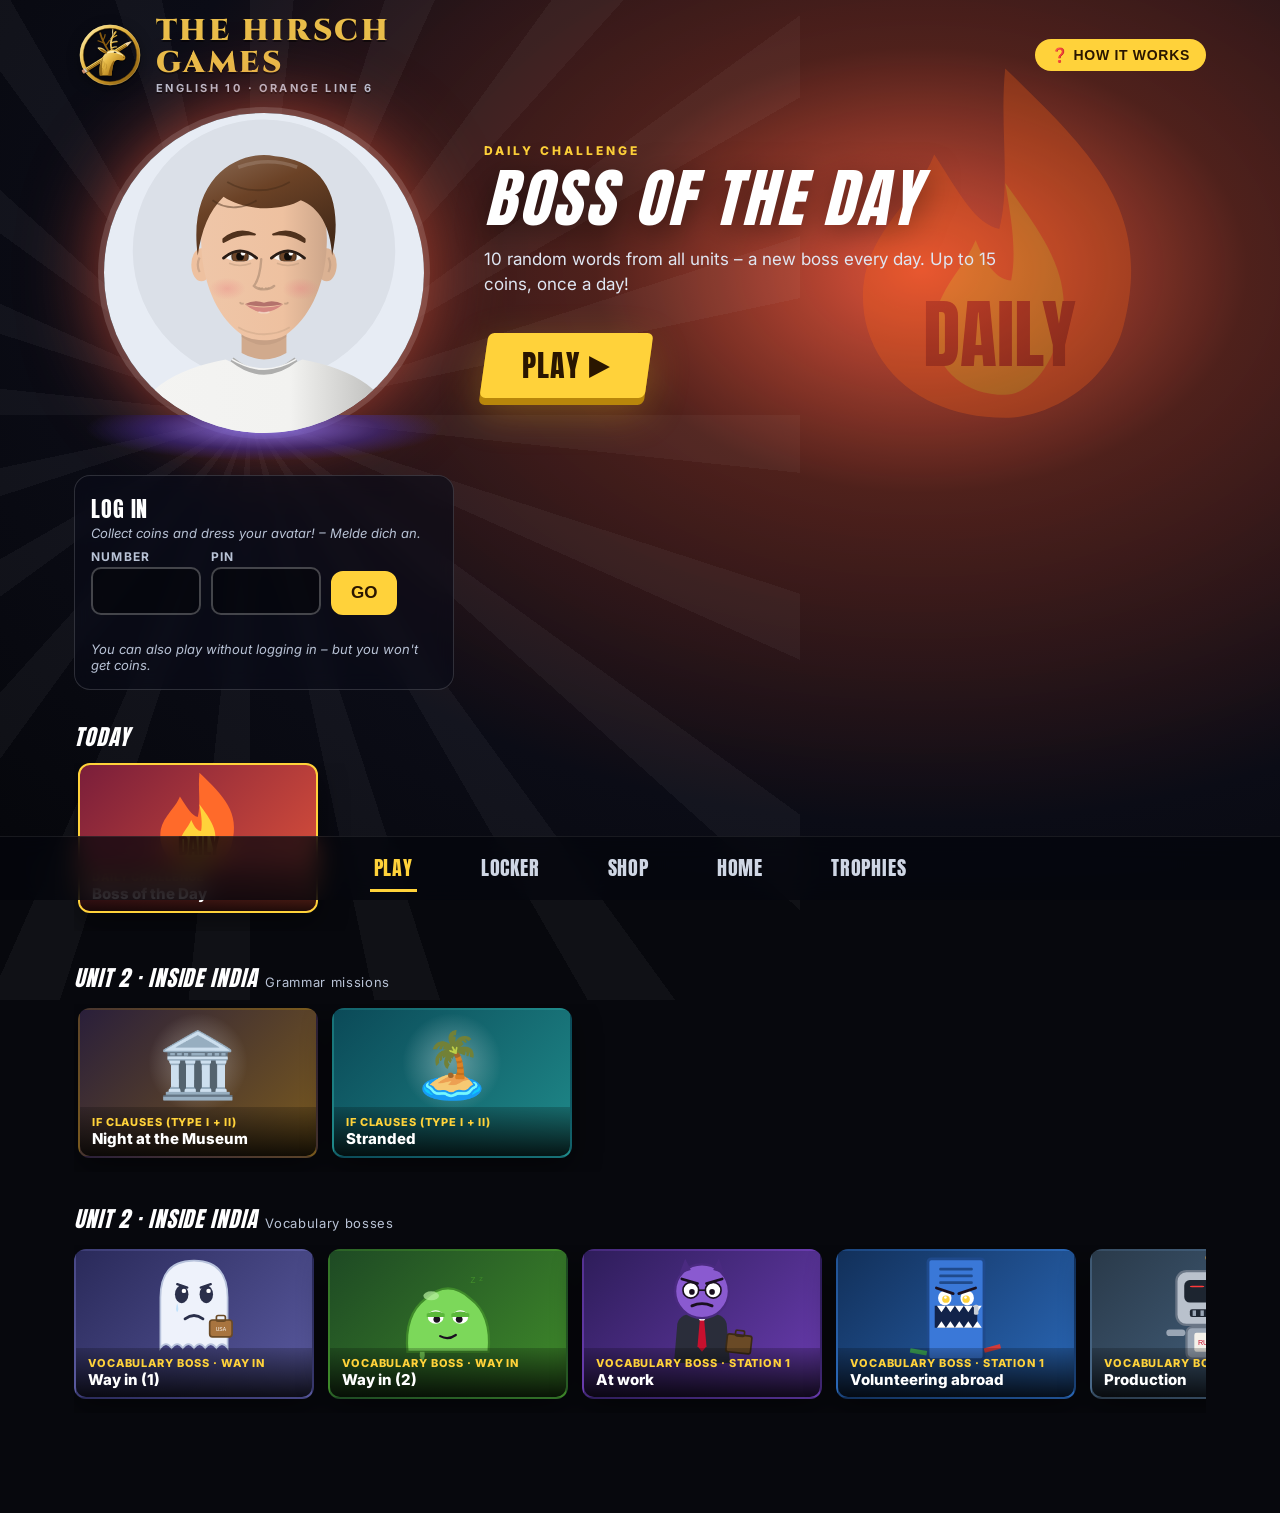
==== commit 828839ba: "Haus-Baukasten, Stadt, Fehler-Kiste, Offline-Speicher, The Hirsch Games (aus english8) Co-Authored-B" ====
--- a/index.html
+++ b/index.html
@@ -3,9 +3,10 @@
 <head>
 <meta charset="UTF-8">
 <meta name="viewport" content="width=device-width, initial-scale=1, maximum-scale=1">
-<title>English 10</title>
+<title>The Hirsch Games · English 10</title>
+<link rel="icon" href="logo.svg" type="image/svg+xml"><link rel="apple-touch-icon" href="apple-touch-icon.png">
 <link rel="preconnect" href="https://fonts.googleapis.com"><link rel="preconnect" href="https://fonts.gstatic.com" crossorigin>
-<link href="https://fonts.googleapis.com/css2?family=Anton&family=Inter:wght@400;600;700;800&display=swap" rel="stylesheet">
+<link href="https://fonts.googleapis.com/css2?family=Anton&family=Cinzel:wght@700;900&family=Inter:wght@400;600;700;800&display=swap" rel="stylesheet">
 <style>
   *{box-sizing:border-box;-webkit-tap-highlight-color:transparent}
   html,body{margin:0;background:#07080d;color:#fff;font-family:Inter,-apple-system,BlinkMacSystemFont,"Segoe UI",Roboto,Arial,sans-serif}
@@ -27,6 +28,12 @@
   .pills{margin-left:auto;display:flex;gap:10px;align-items:center}
   .pill{background:rgba(0,0,0,.35);border:1px solid rgba(255,255,255,.18);padding:7px 15px;border-radius:30px;font-size:21px;backdrop-filter:blur(8px)}
   .logo{font-size:26px}
+  .brand{display:flex;align-items:center;gap:10px;text-decoration:none}
+  .brand img{width:52px;height:52px;filter:drop-shadow(0 3px 6px rgba(0,0,0,.5))}
+  .brand .bn{font-family:Cinzel,Georgia,serif;font-weight:900;font-size:21px;color:#e9bd4a;letter-spacing:.08em;line-height:1.05;text-shadow:0 2px 0 rgba(0,0,0,.5)}
+  .brand .bn small{display:block;font-family:Inter,sans-serif;font-weight:700;font-size:11px;letter-spacing:.22em;color:#b9c3d6;margin-top:4px}
+  .brand.big img{width:72px;height:72px}.brand.big .bn{font-size:30px}
+  @media(max-width:760px){.brand:not(.big) .bn{display:none}.brand img{width:44px;height:44px}}
   .out{background:none;border:1px solid rgba(255,255,255,.25);color:#cfd6e4;border-radius:20px;padding:7px 12px;font-size:13px;font-weight:700;cursor:pointer}
   /* Lobby */
   .lobby{display:grid;grid-template-columns:380px 1fr;gap:30px;margin-top:18px;align-items:start}
@@ -76,6 +83,7 @@
   /* Navigation */
   .nav{position:fixed;left:0;right:0;bottom:0;z-index:5;height:64px;background:rgba(5,6,12,.75);backdrop-filter:blur(12px);border-top:1px solid rgba(255,255,255,.08);display:flex;justify-content:center;gap:clamp(18px,6vw,60px);align-items:center}
   .nav button{background:none;border:none;color:#cfd6e4;font-size:20px;cursor:pointer;padding:6px 4px;border-bottom:3px solid transparent}
+  @media(max-width:480px){.nav button{font-size:16px;padding:6px 2px}.nav{gap:14px!important}}
   .nav button.on{color:#ffd23a;border-bottom-color:#ffd23a}
   /* Overlays */
   .ov{position:fixed;inset:0;background:rgba(0,0,0,.78);display:none;z-index:10;overflow:auto;padding:16px 16px 90px}
@@ -136,14 +144,14 @@
   </div>
   <div id="shelves"></div>
 </div>
-<nav class="nav"><button class="D on" data-n="play">PLAY</button><button class="D" data-n="locker">LOCKER</button><button class="D" data-n="shop">SHOP</button><button class="D" data-n="trophies">TROPHIES</button></nav>
+<nav class="nav"><button class="D on" data-n="play">PLAY</button><button class="D" data-n="locker">LOCKER</button><button class="D" data-n="shop">SHOP</button><button class="D" data-n="home">HOME</button><button class="D" data-n="trophies">TROPHIES</button></nav>
 <div class="ov" id="ov"><div class="sheet" id="shop"></div></div>
 <div class="ov" id="pinov" style="z-index:40"><div class="sheet pinbox" id="pinbox"></div></div>
 <div class="tour" id="tour"><div class="hole" id="hole"></div><div class="tip" id="tip"></div></div>
 
-<script src="game.js?v=9"></script>
+<script src="game.js?v=10"></script>
 <script src="bosses.js?v=9"></script>
-<script src="covers.js?v=9"></script>
+<script src="covers.js?v=10"></script>
 <script src="vocab-u2.js?v=9"></script>
 <script>
 /* ===== Seiten-Einstellungen (für jede Klasse anpassen) ===== */
@@ -167,6 +175,7 @@
 const ALL = [], SHELVES = [];
 if (Object.values(VOCAB).some(u => u.sections && u.sections.length)) {
   ALL.push({id:"daily", href:"boss.html?id=daily", topic:"Daily Challenge", name:"Boss of the Day", info:"10 random words from all units – a new boss every day. Up to 15 coins, once a day!", art:COVERS.daily, accent:"#e0533a", color:"linear-gradient(135deg,#7a1e3a,#e0533a)", shelf:"daily"});
+ALL.push({id:"review", href:"boss.html?id=review", topic:"Mistake box", name:"The Mistake Monster", info:"A boss made of the words you got wrong. Get them right and they leave your box! Coins once a day.", art:COVERS.review||"", accent:"#3fae5a", color:"linear-gradient(135deg,#1e4a24,#3fae5a)", shelf:"daily", only:() => { const s = state(); return !!(s && s.review && s.review.length); }});
   SHELVES.push({key:"daily", title:"Today"});
 }
 [...new Set(Object.keys(VOCAB).concat(GRAMMAR.map(g => g.unit)))].sort().reverse().forEach(key => {
@@ -212,9 +221,10 @@
 /* ===== Kopfzeile ===== */
 function topBar(){
   const s = state();
-  if (!s) { $("top").innerHTML = `<div class="D logo">${SITE.title}</div><div class="pills"><button class="howto" onclick="tour()">❓ HOW IT WORKS</button></div>`; return; }
+  const brand = big => `<div class="brand ${big?"big":""}"><img src="logo.svg" alt=""><div class="bn">THE HIRSCH<br>GAMES<small>${SITE.sub}</small></div></div>`;
+  if (!s) { $("top").innerHTML = `${brand(true)}<div class="pills"><button class="howto" onclick="tour()">❓ HOW IT WORKS</button></div>`; return; }
   const L = E8.levelInfo(s.xp||0), stars = Object.values(s.stars||{}).reduce((a,b)=>a+b,0);
-  $("top").innerHTML = `<div class="hex D">${L.level}</div><div class="tier"><div class="D">LEVEL ${L.level} · ${L.name.toUpperCase()}</div><div class="bar"><i style="width:${L.pct}%"></i></div><div class="xpt">${L.next?`${s.xp||0} / ${L.next} XP`:"max level"}</div></div>
+  $("top").innerHTML = `${brand(false)}<div class="hex D">${L.level}</div><div class="tier"><div class="D">LEVEL ${L.level} · ${L.name.toUpperCase()}</div><div class="bar"><i style="width:${L.pct}%"></i></div><div class="xpt">${L.next?`${s.xp||0} / ${L.next} XP`:"max level"}</div></div>
     <div class="pills"><span class="pill D">🪙 ${s.coins}</span><span class="pill D">⭐ ${stars}</span><button class="help" onclick="tour()" title="How does it work?">?</button><button class="out" id="out">Log out</button></div>`;
   $("out").onclick = () => { E8.logout(); render(); };
 }
@@ -250,18 +260,18 @@
   const g = SEL, s = state(), n = starsOf(g.id), l = SCORES[g.id]||[];
   const done = g.id==="daily" && s && s.stats && s.stats.dailyToday;
   $("feat").innerHTML = `<div class="kicker">${g.isNew?"NEW · ":""}${g.topic.toUpperCase()}</div><h1 class="D">${g.name.toUpperCase()}</h1><p>${g.info}</p>
-    <div class="meta">${s && g.id!=="daily" ? `<span class="st">${stStr(n)}</span>` : ""}${done?`<span>✔ Done today – you can still practise!</span>`:""}</div>
+    <div class="meta">${s && g.id!=="daily" && g.id!=="review" ? `<span class="st">${stStr(n)}</span>` : ""}${done?`<span>✔ Done today – you can still practise!</span>`:""}</div>
     ${g.href?`<a class="play D" href="${g.href}"><span>PLAY ▶</span></a>`:""}
     ${l.length?`<div class="top3">🏆 TOP 3 ${l.map((x,i)=>`<span class="p ${["g","s","b"][i]}"><div>${E8.avatarSVG(x.eq)}</div>#${x.nr}</span>`).join("")}</div>`:""}`;
 }
 /* ===== Reihen ===== */
 function shelves(){
   $("shelves").innerHTML = SHELVES.map(sh => {
-    const games = ALL.filter(g => g.shelf === sh.key);
+    const games = ALL.filter(g => g.shelf === sh.key && (!g.only || g.only()));
     return `<div class="shelf"><h3 class="D">${sh.title.toUpperCase()}${sh.sub?`<small>${sh.sub}</small>`:""}</h3><div class="strip">${games.map(g => {
       const n = starsOf(g.id);
       return `<div class="card ${SEL&&SEL.id===g.id?"sel":""}" data-id="${g.id}" style="background:${g.color}">${g.isNew?`<span class="new">NEW</span>`:""}<div class="art">${g.art}</div>
-        <div class="lab"><small>${g.topic.toUpperCase()}</small>${g.name}${state()&&g.id!=="daily"?` <span style="color:#ffd23a;font-size:12px">${stStr(n)}</span>`:""}</div>${n?`<div class="prog" style="width:${n*33.4}%"></div>`:""}</div>`;
+        <div class="lab"><small>${g.topic.toUpperCase()}</small>${g.name}${state()&&g.id!=="daily"&&g.id!=="review"?` <span style="color:#ffd23a;font-size:12px">${stStr(n)}</span>`:""}</div>${n?`<div class="prog" style="width:${n*33.4}%"></div>`:""}</div>`;
     }).join("")}</div></div>`;
   }).join("");
   document.querySelectorAll(".card").forEach(c => c.onclick = () => {
@@ -283,6 +293,7 @@
   const n = b.dataset.n;
   if (n === "play") { closeShop(); window.scrollTo({top:0,behavior:"smooth"}); return; }
   if (!state()) { closeShop(); window.scrollTo({top:0,behavior:"smooth"}); if($("msg")) $("msg").textContent="Please log in first. – Bitte zuerst anmelden."; return; }
+  if (n === "home") { location.href = "home.html"; return; }
   if (n === "trophies") return openTrophies();
   tab = 0; openShop(n);
 });
@@ -293,7 +304,7 @@
   const s = state(); setNav("trophies"); $("ov").classList.add("show");
   $("shop").innerHTML = `<div class="row" style="justify-content:space-between"><div class="D" style="font-size:30px">TROPHIES</div><button class="btn small" onclick="closeShop()">✕ Close</button></div>
     <h3 class="sec">Badges</h3><div class="ach">${ACH.map(a=>`<div class="${s.stats&&a[3](s)?"":"off"}"><b>${a[0]}</b><span><strong>${a[1]}</strong><br><span class="de" style="font-style:normal">${a[2]}</span></span></div>`).join("")}</div>
-    <h3 class="sec">Top 3</h3>${ALL.filter(g=>g.id!=="daily").map(g=>{const l=SCORES[g.id]||[];return `<div class="trow"><span class="nm">${g.name}</span>${l.length?l.map((x,i)=>`<span class="top3" style="margin:0"><span class="p ${["g","s","b"][i]}"><div>${E8.avatarSVG(x.eq)}</div>#${x.nr}</span></span>`).join(""):`<span class="de">Nobody yet – be the first!</span>`}</div>`}).join("")}`;
+    <h3 class="sec">Top 3</h3>${ALL.filter(g=>g.id!=="daily"&&g.id!=="review").map(g=>{const l=SCORES[g.id]||[];return `<div class="trow"><span class="nm">${g.name}</span>${l.length?l.map((x,i)=>`<span class="top3" style="margin:0"><span class="p ${["g","s","b"][i]}"><div>${E8.avatarSVG(x.eq)}</div>#${x.nr}</span></span>`).join(""):`<span class="de">Nobody yet – be the first!</span>`}</div>`}).join("")}`;
 }
 
 /* ===== Locker & Shop ===== */
@@ -394,13 +405,15 @@
 
 /* ===== Tutorial ===== */
 const TOUR = [
-  {sel:null, t:"WELCOME!", p:"This is your English practice zone. Play games, collect coins, level up and dress your avatar. Let's have a quick look!", de:"Hier übst du Englisch mit Spielen, sammelst Münzen und gestaltest deinen Avatar. Kurze Tour!"},
+  {sel:null, t:"WELCOME TO THE HIRSCH GAMES!", p:"This is your English practice zone. Play games, collect coins, level up and dress your avatar. Let's have a quick look!", de:"Hier übst du Englisch mit Spielen, sammelst Münzen und gestaltest deinen Avatar. Kurze Tour!"},
   {sel:"#hero", t:"YOU", p:"This is your avatar. Log in with your <b>number</b> and the <b>4-digit PIN</b> from your teacher. The first time, you choose your <b>own PIN</b>. Without a login you can play, but you get no coins.", de:"Beim ersten Login wählst du deine eigene PIN. Ohne Login kannst du spielen, bekommst aber keine Münzen."},
   {sel:".lobby .feat", t:"YOUR GAME", p:"Here you see the selected game. Press <b>PLAY</b> to start. You can only go on when your answer is right – mistakes come back later.", de:"Mit PLAY startest du. Du kommst nur weiter, wenn alles richtig ist."},
   {sel:"#shelves .shelf:nth-child(2)", t:"ALL GAMES", p:"All games are sorted by unit: vocabulary bosses and grammar missions. Tap a game <b>once</b> to see it, tap it <b>again</b> to play.", de:"Einmal tippen = ansehen, nochmal tippen = spielen. Wische die Reihen zur Seite."},
   {sel:".strip .card[data-id='daily']", t:"DAILY CHALLENGE", p:"Every day there is a new boss with 10 words from all units. Play it every day for extra coins!", de:"Jeden Tag neu – Münzen gibt es einmal am Tag."},
   {sel:"#top", t:"COINS & LEVEL", p:"First time: 20–40 coins (more stars = more coins). Play again and get more stars for more coins. Every coin you win also gives you XP for your <b>level</b>.", de:"Mehr Sterne = mehr Münzen. Mit Münzen steigst du auch im Level auf – Level schalten besondere Shop-Teile frei."},
   {sel:".nav", t:"LOCKER, SHOP & TROPHIES", p:"<b>Shop</b>: buy clothes, hats, pets and crazy effects. <b>Locker</b>: change your look. <b>Trophies</b>: your badges and the top 3 of every game.", de:"Im Shop kaufst du, im Locker ziehst du dich um, bei Trophies siehst du Abzeichen und Bestenlisten."},
+  {sel:".nav button[data-n='home']", t:"YOUR HOME", p:"Build your own house! Your <b>stars</b> make it bigger: tent → hut → house → villa → mansion. With <b>coins</b> you choose walls, roof, windows and garden. You can also visit your classmates' houses.", de:"Sterne lassen dein Haus wachsen, mit Münzen gestaltest du es. Du kannst auch die Häuser der anderen besuchen."},
+  {sel:".strip .card[data-id='review']", t:"MISTAKE BOX", p:"After a vocabulary boss, the words you got wrong go into your <b>mistake box</b>. Beat the Mistake Monster and the words disappear!", de:"Wörter, die du falsch hattest, landen in deiner Fehler-Kiste. Wenn du sie richtig hast, verschwinden sie wieder."},
   {sel:null, t:"ONE LAST THING!", p:"On a school iPad, always press <b>Log out</b> when you are finished. Now – have fun! 🎮", de:"Auf Schul-iPads am Ende immer abmelden! Viel Spaß!"}
 ];
 let TI = 0;
@@ -408,6 +421,7 @@
 function tourEnd(){ $("tour").classList.remove("show"); }
 function tourStep(){
   const s = TOUR[TI], el = s.sel && document.querySelector(s.sel), hole = $("hole"), tip = $("tip");
+  if (s.sel && !el && s.sel.indexOf("review") >= 0) { s.sel = null; }
   if (el) { el.scrollIntoView({block:"center", behavior:"instant"}); }
   setTimeout(() => {
     const vw = innerWidth, vh = innerHeight;
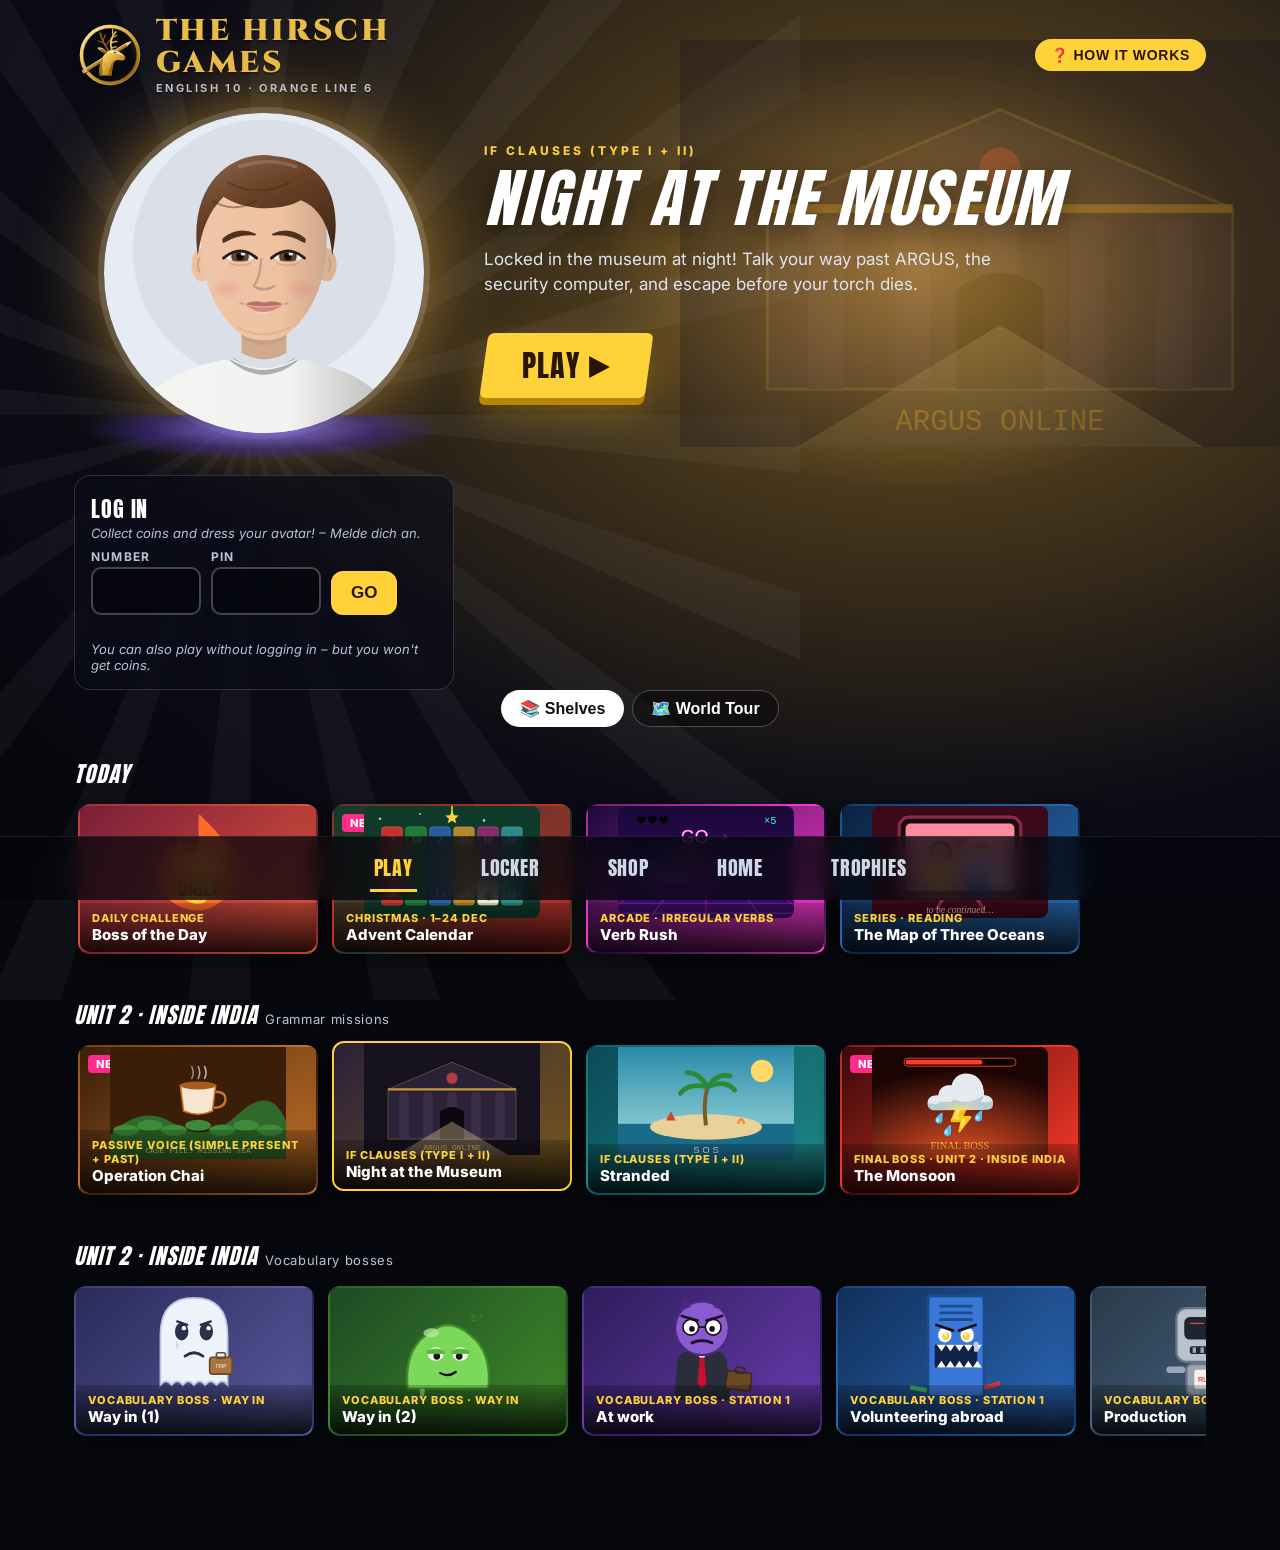
==== commit 15182f44: "Streak, Flawless, Commonwealth-Skyline, World Tour, Final Boss Monsoon, Operation Chai (Passive), Ad" ====
--- a/index.html
+++ b/index.html
@@ -28,6 +28,12 @@
   .pills{margin-left:auto;display:flex;gap:10px;align-items:center}
   .pill{background:rgba(0,0,0,.35);border:1px solid rgba(255,255,255,.18);padding:7px 15px;border-radius:30px;font-size:21px;backdrop-filter:blur(8px)}
   .logo{font-size:26px}
+  .brand{display:flex;align-items:center;gap:10px;text-decoration:none}
+  .brand img{width:52px;height:52px;filter:drop-shadow(0 3px 6px rgba(0,0,0,.5))}
+  .brand .bn{font-family:Cinzel,Georgia,serif;font-weight:900;font-size:21px;color:#e9bd4a;letter-spacing:.08em;line-height:1.05;text-shadow:0 2px 0 rgba(0,0,0,.5)}
+  .brand .bn small{display:block;font-family:Inter,sans-serif;font-weight:700;font-size:11px;letter-spacing:.22em;color:#b9c3d6;margin-top:4px}
+  .brand.big img{width:72px;height:72px}.brand.big .bn{font-size:30px}
+  @media(max-width:760px){.brand:not(.big) .bn{display:none}.brand img{width:44px;height:44px}}
   .brand{display:flex;align-items:center;gap:10px;text-decoration:none}
   .brand img{width:52px;height:52px;filter:drop-shadow(0 3px 6px rgba(0,0,0,.5))}
   .brand .bn{font-family:Cinzel,Georgia,serif;font-weight:900;font-size:21px;color:#e9bd4a;letter-spacing:.08em;line-height:1.05;text-shadow:0 2px 0 rgba(0,0,0,.5)}
@@ -84,6 +90,7 @@
   .nav{position:fixed;left:0;right:0;bottom:0;z-index:5;height:64px;background:rgba(5,6,12,.75);backdrop-filter:blur(12px);border-top:1px solid rgba(255,255,255,.08);display:flex;justify-content:center;gap:clamp(18px,6vw,60px);align-items:center}
   .nav button{background:none;border:none;color:#cfd6e4;font-size:20px;cursor:pointer;padding:6px 4px;border-bottom:3px solid transparent}
   @media(max-width:480px){.nav button{font-size:16px;padding:6px 2px}.nav{gap:14px!important}}
+  @media(max-width:480px){.nav button{font-size:16px;padding:6px 2px}.nav{gap:14px!important}}
   .nav button.on{color:#ffd23a;border-bottom-color:#ffd23a}
   /* Overlays */
   .ov{position:fixed;inset:0;background:rgba(0,0,0,.78);display:none;z-index:10;overflow:auto;padding:16px 16px 90px}
@@ -130,6 +137,31 @@
   .tour .tip .de{display:block;margin-bottom:10px}
   .tour .steps{font-size:12px;color:#b9c3d6;font-weight:700;letter-spacing:.1em}
   .help{background:rgba(0,0,0,.35);border:1px solid rgba(255,255,255,.25);color:#fff;border-radius:50%;width:38px;height:38px;font-size:18px;font-weight:800;cursor:pointer}
+  .pill.fire{color:#ffb03a}.pill.fire.cold{color:#9aa;filter:grayscale(.6)}
+  .pill.fire small{font-size:12px;margin-left:4px;font-family:system-ui;color:#ffd0a0}
+  .crowns{display:inline-block;margin-top:6px;background:linear-gradient(135deg,#ffd23a,#ff9a2a);color:#3a2000;font-weight:800;font-size:14px;padding:3px 12px;border-radius:20px}
+  .ava.maestro{box-shadow:0 0 0 4px #ffd23a,0 0 30px #ffd23a88;border-radius:50%}
+  .card .crown{position:absolute;top:6px;right:8px;font-size:24px;filter:drop-shadow(0 2px 3px #0008)}
+  .mc{margin:6px 0 18px;border-radius:16px;overflow:hidden;background:linear-gradient(135deg,#1b2a4a,#3a2160);border:1px solid rgba(255,255,255,.15);display:flex;flex-wrap:wrap;align-items:stretch}
+  .mc .pz{flex:1 1 380px;min-height:150px;background:#7ec8ff}
+  .mc .pz svg{display:block;width:100%;height:100%}
+  .mc .tx{flex:1 1 300px;padding:14px 18px}
+  .mc h3{margin:0 0 4px;font-size:24px}
+  .mc .mb{height:16px;border-radius:9px;background:rgba(0,0,0,.35);overflow:hidden;margin:8px 0}
+  .mc .mb i{display:block;height:100%;background:linear-gradient(90deg,#ffd23a,#ff6a2a)}
+  .mc .ms{display:flex;flex-wrap:wrap;gap:5px;font-size:12px}
+  .mc .ms span{background:rgba(255,255,255,.12);padding:2px 8px;border-radius:10px}
+  .mc .ms span.ok{background:#3fd27a;color:#032}
+  .vt{display:flex;gap:8px;justify-content:center;margin:0 0 12px}
+  .vt button{font-size:16px;padding:8px 18px;border-radius:24px;border:1px solid rgba(255,255,255,.25);background:rgba(0,0,0,.35);color:#fff;cursor:pointer;font-weight:700}
+  .vt button.on{background:#fff;color:#111}
+  .map{border-radius:18px;overflow:hidden;background:#1a3a5a;border:1px solid rgba(255,255,255,.15);margin-bottom:24px}
+  .map svg{display:block;width:100%;height:auto}
+  .map .nd{cursor:pointer}
+  .map .nd:hover circle.o{stroke:#fff}
+  .card .hard{position:absolute;top:6px;right:34px;font-size:20px;filter:drop-shadow(0 2px 3px #0008)}
+  .albumlink{display:inline-block;margin-top:6px;margin-left:6px;background:rgba(0,0,0,.35);border:1px solid rgba(255,255,255,.25);color:#fff;font-weight:700;font-size:14px;padding:3px 12px;border-radius:20px;text-decoration:none}
+  .hardbtn{display:inline-block;margin-left:10px;padding:10px 16px;border-radius:12px;background:#ff3a2a;color:#fff;font-weight:800;text-decoration:none;font-size:16px;vertical-align:middle}
 </style>
 </head>
 <body>
@@ -142,6 +174,8 @@
     <div class="hero" id="hero"></div>
     <div class="feat" id="feat"></div>
   </div>
+  <div id="meta"></div>
+  <div class="vt" id="vt"></div>
   <div id="shelves"></div>
 </div>
 <nav class="nav"><button class="D on" data-n="play">PLAY</button><button class="D" data-n="locker">LOCKER</button><button class="D" data-n="shop">SHOP</button><button class="D" data-n="home">HOME</button><button class="D" data-n="trophies">TROPHIES</button></nav>
@@ -149,43 +183,51 @@
 <div class="ov" id="pinov" style="z-index:40"><div class="sheet pinbox" id="pinbox"></div></div>
 <div class="tour" id="tour"><div class="hole" id="hole"></div><div class="tip" id="tip"></div></div>
 
-<script src="game.js?v=10"></script>
-<script src="bosses.js?v=9"></script>
-<script src="covers.js?v=10"></script>
-<script src="vocab-u2.js?v=9"></script>
+<script src="game.js?v=13"></script>
+<script src="bosses.js?v=10"></script>
+<script src="covers.js?v=13"></script>
+<script src="vocab-u2.js?v=11"></script>
+<script src="cards.js?v=1"></script>
 <script>
 /* ===== Seiten-Einstellungen (für jede Klasse anpassen) ===== */
 const SITE = { title: "ENGLISH 10", sub: "ENGLISH 10 · ORANGE LINE 6" };
 window.VOCAB = window.VOCAB || {}; window.COVERS = window.COVERS || {};
 
-/* ===== Spiele (neueste oben). icon = Emoji fürs Cover, falls es in covers.js kein eigenes Cover gibt. Vokabel-Bosse kommen automatisch aus vocab-*.js ===== */
+/* ===== Spiele (neueste oben). icon = Emoji für Karte/Abenteuerkarte. Vokabel-Bosse kommen automatisch aus vocab-*.js ===== */
 const GRAMMAR = [
-  {id:"if-museum", unit:"u2", file:"if-museum.html", icon:"🏛️", topic:"If clauses (type I + II)", name:"Night at the Museum", info:"Locked in the museum at night – escape room!", color:"linear-gradient(135deg,#2a1f3a,#7a5a1e)"},
-  {id:"if-island", unit:"u2", file:"if-island.html", icon:"🏝️", topic:"If clauses (type I + II)", name:"Stranded", info:"Survive on a tiny island until help comes.", color:"linear-gradient(135deg,#0b4a58,#1f8a8a)"}
+  {id:"passive", unit:"u2", icon:"☕", file:"operation-chai.html", topic:"Passive voice (simple present + past)", name:"Operation Chai", info:"A whole tea delivery has disappeared on its way from Assam to Mumbai. Follow the supply chain and find out what was done – and by whom!", accent:"#c8742a", color:"linear-gradient(135deg,#3a1e0a,#c8742a)", isNew:true},
+  {id:"if-museum", unit:"u2", icon:"🏛️", file:"if-museum.html", topic:"If clauses (type I + II)", name:"Night at the Museum", info:"Locked in the museum at night! Talk your way past ARGUS, the security computer, and escape before your torch dies.", accent:"#c9963a", color:"linear-gradient(135deg,#2a1f3a,#7a5a1e)"},
+  {id:"if-island", unit:"u2", icon:"🏝️", file:"if-island.html", topic:"If clauses (type I + II)", name:"Stranded", info:"A storm has left you and Sam on a tiny island off Scotland. Make real plans, dream a little – and survive until help comes.", accent:"#1f8a8a", color:"linear-gradient(135deg,#0b4a58,#1f8a8a)"}
 ];
 /* Überschriften der Units ohne Vokabeldatei (Schlüssel wie GRAMMAR.unit) */
 const UNITS = {};
-const BOSSCOL = {"tornado":["#3a4256","#6a7a96"],"robot":["#2a3a4a","#4a6a8a"],"ghost":["#2a2a5a","#5a5aa0"],"bossy":["#5a1e1a","#a0402a"],"slime":["#1e4a24","#3f8a2a"],"manager":["#2e1d5a","#6a3cb0"],"locker":["#12305a","#2a68b8"]};
+const BOSSCOL = {tornado:["#3a4256","#6a7a96"],robot:["#2a3a4a","#4a6a8a"],ghost:["#2a2a5a","#5a5aa0"],bossy:["#5a1e1a","#a0402a"],slime:["#1e4a24","#3f8a2a"],manager:["#2e1d5a","#6a3cb0"],locker:["#12305a","#2a68b8"]};
 const $ = id => document.getElementById(id);
 let SCORES = {}, SEL = null;
 
 /* Alle Spiele als Liste */
 const ACC = g => g.accent || ((String(g.color).match(/#[0-9a-fA-F]{6}/g)||["#5a3cb0"]).pop());
 const COVER = g => COVERS[g.id] || `<svg viewBox="0 0 220 140" xmlns="http://www.w3.org/2000/svg"><defs><radialGradient id="cg_${g.id}"><stop offset="0" stop-color="#fff" stop-opacity=".35"/><stop offset="1" stop-color="#fff" stop-opacity="0"/></radialGradient></defs><circle cx="110" cy="66" r="62" fill="url(#cg_${g.id})"/><text x="110" y="96" font-size="80" text-anchor="middle">${g.icon||"🎮"}</text></svg>`;
-const ALL = [], SHELVES = [];
+const ALL = [], SHELVES = [], BOSSCARDS = [];
 if (Object.values(VOCAB).some(u => u.sections && u.sections.length)) {
   ALL.push({id:"daily", href:"boss.html?id=daily", topic:"Daily Challenge", name:"Boss of the Day", info:"10 random words from all units – a new boss every day. Up to 15 coins, once a day!", art:COVERS.daily, accent:"#e0533a", color:"linear-gradient(135deg,#7a1e3a,#e0533a)", shelf:"daily"});
-ALL.push({id:"review", href:"boss.html?id=review", topic:"Mistake box", name:"The Mistake Monster", info:"A boss made of the words you got wrong. Get them right and they leave your box! Coins once a day.", art:COVERS.review||"", accent:"#3fae5a", color:"linear-gradient(135deg,#1e4a24,#3fae5a)", shelf:"daily", only:() => { const s = state(); return !!(s && s.review && s.review.length); }});
+  ALL.push({id:"review", href:"boss.html?id=review", topic:"Mistake box", name:"The Mistake Monster", info:"A boss made of the words you got wrong. Get them right and they leave your box! Coins once a day.", art:COVERS.review||"", accent:"#3fae5a", color:"linear-gradient(135deg,#1e4a24,#3fae5a)", shelf:"daily", only:() => { const s = state(); return !!(s && s.review && s.review.length); }});
+  if (new Date() <= new Date(2027,0,10,23,59)) ALL.push({id:"advent", href:"advent.html", topic:"Christmas · 1–24 Dec", name:"Advent Calendar", info: new Date() < new Date(2026,11,1) ? "Coming soon! From 1 December: one door every day with Christmas traditions from Britain. Special prizes for 10, 20 and 24 doors!" : "A new door every day: Christmas traditions from Britain. Special prizes for 10, 20 and 24 doors!", art:COVERS.advent||"", accent:"#e63946", color:"linear-gradient(135deg,#0f3a2a,#c8312b)", shelf:"daily", isNew:true});
+  ALL.push({id:"verbrush", href:"verb-rush.html", topic:"Arcade · irregular verbs", name:"Verb Rush", info:"go – went – gone! Type the forms as fast as you can. Faster and faster – how many points can you get with 3 lives?", art:COVERS.verbrush||"", accent:"#ff3bd4", color:"linear-gradient(135deg,#1a0838,#ff3bd4)", shelf:"daily"});
+  ALL.push({id:"series", href:"series.html", topic:"Series · reading", name:"The Map of Three Oceans", info:"Maya finds an old suitcase with half a compass and a strange map. The trail leads from Canada to India and New Zealand. A new episode comes out when your teacher releases it!", art:COVERS.series||"", accent:"#ffb02e", color:"linear-gradient(135deg,#0a2240,#2a6ab0)", shelf:"daily"});
   SHELVES.push({key:"daily", title:"Today"});
 }
 [...new Set(Object.keys(VOCAB).concat(GRAMMAR.map(g => g.unit)))].sort().reverse().forEach(key => {
   const u = VOCAB[key], title = (u && u.unit) || UNITS[key] || key, gr = GRAMMAR.filter(g => g.unit === key);
-  if (gr.length) { SHELVES.push({key:key+"-g", title:title, sub:"Grammar missions"}); gr.forEach(g => ALL.push({id:g.id, href:g.file, topic:g.topic, name:g.name, info:g.info, art:COVER(g), accent:ACC(g), color:g.color, shelf:key+"-g", isNew:g.isNew})); }
+  if (gr.length) { SHELVES.push({key:key+"-g", title:title, sub:"Grammar missions"});
+    const BU = {u2:["⛈️","The Monsoon"]}[key];
+    if (BU) BOSSCARDS.push({id:"final-"+key, href:"jefe-final.html?u="+key.slice(1), topic:"Final boss · "+title, name:BU[1], info:`The final boss of ${title}! 3 phases, harder and harder – everything from the unit. Perfect before the test. – Endgegner: ideal vor der Klassenarbeit.`, art:`<svg viewBox="0 0 220 140" xmlns="http://www.w3.org/2000/svg"><defs><radialGradient id="bg${key}" cx=".5" cy="1.1" r=".9"><stop offset="0" stop-color="#ff5a2a"/><stop offset="1" stop-color="#1a0404"/></radialGradient></defs><rect width="220" height="140" rx="10" fill="url(#bg${key})"/><text x="110" y="98" font-size="74" text-anchor="middle">${BU[0]}</text><rect x="40" y="14" width="140" height="10" rx="5" fill="#0008" stroke="#ff5a2a"/><rect x="42" y="16" width="96" height="6" rx="3" fill="#ff3a2a"/><text x="110" y="128" font-family="Arial Black,Impact" font-size="13" fill="#ffd23a" text-anchor="middle">FINAL BOSS</text></svg>`, accent:"#ff3a2a", color:"linear-gradient(135deg,#3a0a0a,#ff3a2a)", shelf:key+"-g", isNew:true, boss:true}); gr.forEach(g => ALL.push({id:g.id, href:g.file, topic:g.topic, name:g.name, info:g.info, art:COVER(g), accent:ACC(g), color:g.color, shelf:key+"-g", isNew:g.isNew})); }
   if (u && u.sections.length) {
     SHELVES.push({key:key+"-v", title:title, sub:"Vocabulary bosses"});
     u.sections.forEach(s => { const c = BOSSCOL[s.boss]||["#333333","#555555"]; ALL.push({id:s.id, href:"boss.html?id="+s.id, topic:"Vocabulary boss · "+s.part, name:s.title, info:`Fight ${s.bossName}! ${s.words.length} words · Vocabulary ${s.pages}`, art:BOSSART[s.boss]||"", accent:c[1], color:`linear-gradient(135deg,${c[0]},${c[1]})`, shelf:key+"-v"}); });
   }
 });
+BOSSCARDS.forEach(b => ALL.push(b));
 if (!ALL.length) ALL.push({id:"soon", href:"", topic:"Coming soon", name:"New games are coming", info:"New games will appear here soon. You can already create your avatar.", art:"", accent:"#5a3cb0", color:"linear-gradient(135deg,#1e1650,#5a3cb0)"});
 
 /* ===== Erfolge ===== */
@@ -197,15 +239,28 @@
   ["🚀","Unstoppable","Play 10 different games", s => Object.keys(s.stars).length >= 10],
   ["🌟","Star collector","Collect 25 stars", s => Object.values(s.stars).reduce((a,b)=>a+b,0) >= 25],
   ["⚔️","Boss slayer","Defeat your first boss", s => Object.keys(s.stars).some(g => g.indexOf("boss-") === 0)],
-  ["👑","Boss master","Defeat all bosses of Unit 2", s => BOSS_IDS.length > 0 && BOSS_IDS.every(i => s.stars[i])],
+  ["👑","Boss master","Defeat all bosses of Unit 2", s => BOSS_IDS.filter(i=>i.indexOf("boss-u2")===0).every(i => s.stars[i])],
   ["🏠","Homework hero","Practise at home (afternoon/weekend)", s => s.stats.home],
   ["💪","Never give up","Replay a game and get more stars", s => s.stats.improved],
   ["📅","Daily player","Play 5 daily challenges", s => s.stats.daily >= 5],
   ["🏆","Hall of fame","Get into a top 3", s => Object.values(SCORES).some(l => l.some(x => x.nr === s.nr))],
-  ["💎","Pro","Reach level 5", s => s.level >= 5]
+  ["💎","Pro","Reach level 5", s => s.level >= 5],
+  ["🔥","On fire","Play 3 days in a row", s => (s.streakBest||0) >= 3],
+  ["🔥","Week streak","Play 7 days in a row", s => (s.streakBest||0) >= 7],
+  ["☄️","Unbreakable","Play 30 days in a row", s => (s.streakBest||0) >= 30],
+  ["👑","Flawless","Finish a game without a single mistake", s => (s.perfect||[]).length >= 1],
+  ["🤴","Flawless five","5 games without a mistake", s => (s.perfect||[]).length >= 5],
+  ["🎄","Merry Christmas!","Open all 24 doors of the Advent calendar", s => (s.adv||0) >= 24],
+  ["⛈️","Final boss slayer","Beat a final boss", s => Object.keys(s.stars).some(g => g.indexOf("final-u") === 0)],
+  ["🌶️","Brave","Finish a game in hard mode", s => Object.keys(s.stars).some(g => /-hard$/.test(g))],
+  ["📒","Collector","Collect 8 trading cards", s => window.CROMOS ? CROMOS.filter(c => cromoState(s, c.id).got).length >= 8 : false],
+  ["🌏","Team player","Our skyline reaches 10,000 coins", s => (s.meta||0) >= 10000]
 ];
 const state = () => { const se = E8.getSession(); return se ? se.state : null; };
 const starsOf = id => { const s = state(); return s && s.stars ? (s.stars[id]||0) : 0; };
+const NOSTAR = ["daily","review","series","advent"];
+const hardOk = g => (/^boss\.html\?id=boss-/.test(g.href || "") || /^final-/.test(g.id)) && starsOf(g.id) > 0;
+const isMaestro = id => { const s = state(); return !!(s && s.perfect && s.perfect.indexOf(id) >= 0); };
 const stStr = n => "★".repeat(n) + "☆".repeat(3-n);
 
 /* ===== Hintergrund ===== */
@@ -225,15 +280,16 @@
   if (!s) { $("top").innerHTML = `${brand(true)}<div class="pills"><button class="howto" onclick="tour()">❓ HOW IT WORKS</button></div>`; return; }
   const L = E8.levelInfo(s.xp||0), stars = Object.values(s.stars||{}).reduce((a,b)=>a+b,0);
   $("top").innerHTML = `${brand(false)}<div class="hex D">${L.level}</div><div class="tier"><div class="D">LEVEL ${L.level} · ${L.name.toUpperCase()}</div><div class="bar"><i style="width:${L.pct}%"></i></div><div class="xpt">${L.next?`${s.xp||0} / ${L.next} XP`:"max level"}</div></div>
-    <div class="pills"><span class="pill D">🪙 ${s.coins}</span><span class="pill D">⭐ ${stars}</span><button class="help" onclick="tour()" title="How does it work?">?</button><button class="out" id="out">Log out</button></div>`;
+    <div class="pills">${"streak" in s ? `<span class="pill D fire ${s.streakToday?"":"cold"}" title="Streak: days in a row – Tage in Folge">🔥 ${s.streak}${s.streakToday?"":"<small>play today!</small>"}</span>` : ""}<span class="pill D">🪙 ${s.coins}</span><span class="pill D">⭐ ${stars}</span><button class="help" onclick="tour()" title="How does it work?">?</button><button class="out" id="out">Log out</button></div>`;
   $("out").onclick = () => { E8.logout(); render(); };
 }
 /* ===== Avatar / Login ===== */
 function hero(){
   const s = state();
-  let h = `<div class="ava" id="ava">${E8.avatarSVG(s?s.equipped:null)}</div><div class="podium"></div>`;
+  const nCrown = s && s.perfect ? s.perfect.length : 0;
+  let h = `<div class="ava ${nCrown?"maestro":""}" id="ava">${E8.avatarSVG(s?s.equipped:null)}</div><div class="podium"></div>`;
   if (s) {
-    h += `<div class="pname D">PLAYER #${s.nr}</div><div class="psub">${SITE.sub}</div><div class="badges">${ACH.map(a=>`<span class="${s.stats&&a[3](s)?"":"off"}" title="${a[1]}: ${a[2]}">${a[0]}</span>`).join("")}</div>${"mustSetPin" in s ? `<button class="pinlink" onclick="pinDialog(false)">🔑 Change PIN</button>` : ""}`;
+    h += `<div class="pname D">PLAYER #${s.nr}</div>${nCrown?`<div class="crowns" title="Games without a single mistake – Spiele ohne Fehler">👑 Flawless × ${nCrown}</div>`:""}${s && window.CROMOS?`<a class="albumlink" href="album.html">📒 Cards ${CROMOS.filter(c=>cromoState(s,c.id).got).length}/${CROMOS.length}</a>`:""}<div class="psub">${SITE.sub}</div><div class="badges">${ACH.map(a=>`<span class="${s.stats&&a[3](s)?"":"off"}" title="${a[1]}: ${a[2]}">${a[0]}</span>`).join("")}</div>${"mustSetPin" in s ? `<button class="pinlink" onclick="pinDialog(false)">🔑 Change PIN</button>` : ""}`;
   } else if (E8.online()) {
     h += `<div class="login"><div class="D" style="font-size:22px">LOG IN</div><div class="de" style="margin-bottom:8px">Collect coins and dress your avatar! – Melde dich an.</div>
       <div class="row" style="align-items:flex-end"><div><label>NUMBER</label><input id="nr" inputmode="numeric" pattern="[0-9]*" maxlength="4" autocomplete="off"></div>
@@ -260,8 +316,8 @@
   const g = SEL, s = state(), n = starsOf(g.id), l = SCORES[g.id]||[];
   const done = g.id==="daily" && s && s.stats && s.stats.dailyToday;
   $("feat").innerHTML = `<div class="kicker">${g.isNew?"NEW · ":""}${g.topic.toUpperCase()}</div><h1 class="D">${g.name.toUpperCase()}</h1><p>${g.info}</p>
-    <div class="meta">${s && g.id!=="daily" && g.id!=="review" ? `<span class="st">${stStr(n)}</span>` : ""}${done?`<span>✔ Done today – you can still practise!</span>`:""}</div>
-    ${g.href?`<a class="play D" href="${g.href}"><span>PLAY ▶</span></a>`:""}
+    <div class="meta">${s && NOSTAR.indexOf(g.id)<0 ? `<span class="st">${stStr(n)}</span>` : ""}${done?`<span>✔ Done today – you can still practise!</span>`:""}${isMaestro(g.id)?`<span style="color:#ffd23a">👑 FLAWLESS – no mistakes!</span>`:(s&&s.perfect&&NOSTAR.indexOf(g.id)<0&&g.id!=="verbs"?`<span style="opacity:.7">👑 No mistakes = Flawless</span>`:"")}</div>
+    ${g.href?`<a class="play D" href="${g.href}"><span>PLAY ▶</span></a>`:""}${hardOk(g)?`<a class="hardbtn" href="${g.href}${g.href.indexOf("?")>=0?"&":"?"}mode=hard">🔥 HARD MODE${starsOf(g.id+"-hard")?" ✔":""}</a>`:""}
     ${l.length?`<div class="top3">🏆 TOP 3 ${l.map((x,i)=>`<span class="p ${["g","s","b"][i]}"><div>${E8.avatarSVG(x.eq)}</div>#${x.nr}</span>`).join("")}</div>`:""}`;
 }
 /* ===== Reihen ===== */
@@ -270,8 +326,8 @@
     const games = ALL.filter(g => g.shelf === sh.key && (!g.only || g.only()));
     return `<div class="shelf"><h3 class="D">${sh.title.toUpperCase()}${sh.sub?`<small>${sh.sub}</small>`:""}</h3><div class="strip">${games.map(g => {
       const n = starsOf(g.id);
-      return `<div class="card ${SEL&&SEL.id===g.id?"sel":""}" data-id="${g.id}" style="background:${g.color}">${g.isNew?`<span class="new">NEW</span>`:""}<div class="art">${g.art}</div>
-        <div class="lab"><small>${g.topic.toUpperCase()}</small>${g.name}${state()&&g.id!=="daily"&&g.id!=="review"?` <span style="color:#ffd23a;font-size:12px">${stStr(n)}</span>`:""}</div>${n?`<div class="prog" style="width:${n*33.4}%"></div>`:""}</div>`;
+      return `<div class="card ${SEL&&SEL.id===g.id?"sel":""}" data-id="${g.id}" style="background:${g.color}">${g.isNew?`<span class="new">NEW</span>`:""}${isMaestro(g.id)?`<span class="crown" title="Flawless! – Ohne Fehler">👑</span>`:""}${starsOf(g.id+"-hard")?`<span class="hard" title="Hard mode">🔥</span>`:""}<div class="art">${g.art}</div>
+        <div class="lab"><small>${g.topic.toUpperCase()}</small>${g.name}${state()&&NOSTAR.indexOf(g.id)<0?` <span style="color:#ffd23a;font-size:12px">${stStr(n)}</span>`:""}</div>${n?`<div class="prog" style="width:${n*33.4}%"></div>`:""}</div>`;
     }).join("")}</div></div>`;
   }).join("");
   document.querySelectorAll(".card").forEach(c => c.onclick = () => {
@@ -286,7 +342,74 @@
   document.querySelectorAll(".card").forEach(c => c.classList.toggle("sel", c.dataset.id === g.id));
   if ($("ava")) $("ava").style.setProperty("--glow", g.accent+"cc");
 }
-function render(){ topBar(); hero(); feat(); shelves(); }
+/* ===== Kursziel „Our Skyline“ (gemeinsam, ohne Namen) ===== */
+const METAS = [[2000,"🕰️","Big Ben"],[5000,"🍁","CN Tower"],[10000,"🕌","Gateway of India"],[20000,"🥝","Sky Tower"],[35000,"🤍","Taj Mahal"],[50000,"🎆","Fireworks"]];
+function plaza(m){
+  const on = i => m >= METAS[i][0], night = on(5), st = night ? "#3a3a6a" : "#a9b4c2", lt = night ? "#ffe27a" : "#e8eef5";
+  return `<svg viewBox="0 0 400 160" preserveAspectRatio="xMidYMid slice">
+    <rect width="400" height="160" fill="${night?"#14163a":"#8fd0ff"}"/>
+    ${night?[[70,30,"#ff4f8b"],[200,22,"#ffd23a"],[330,34,"#3ab0ff"],[140,48,"#3fd27a"],[265,46,"#ff8a2a"]].map(([x,y,c],k)=>`<g transform="translate(${x} ${y})" stroke="${c}" stroke-width="2.5" stroke-linecap="round">${[0,45,90,135,180,225,270,315].map(a=>`<path d="M0 0 L${Math.round(Math.cos(a*Math.PI/180)*16)} ${Math.round(Math.sin(a*Math.PI/180)*16)}"/>`).join("")}<animate attributeName="opacity" values="0;1;0" dur="${2+k%3}s" repeatCount="indefinite"/></g>`).join(""):`<circle cx="350" cy="30" r="14" fill="#ffe27a"/>`}
+    <path d="M0 112 Q60 90 120 104 T240 100 T400 96 L400 112 Z" fill="${night?"#1f2a4a":"#9cc59a"}" opacity=".7"/>
+    ${on(0)?`<g><rect x="44" y="52" width="20" height="60" fill="${night?"#6a5a3a":"#c9a86a"}"/><path d="M42 52 L54 30 L66 52 Z" fill="${night?"#4a5a4a":"#5a7a6a"}"/><rect x="52" y="22" width="4" height="9" fill="${night?"#4a5a4a":"#5a7a6a"}"/><circle cx="54" cy="62" r="7" fill="${lt}" stroke="#3a2a10" stroke-width="1.5"/><path d="M54 62 L54 57 M54 62 L58 63" stroke="#3a2a10" stroke-width="1.2"/>${[72,84,96].map(y=>`<rect x="49" y="${y}" width="3" height="6" fill="#3a2a10" opacity=".5"/><rect x="56" y="${y}" width="3" height="6" fill="#3a2a10" opacity=".5"/>`).join("")}</g>`:""}
+    ${on(1)?`<g><path d="M118 112 L124 40 L128 40 L134 112 Z" fill="${st}"/><ellipse cx="126" cy="46" rx="11" ry="5" fill="${night?"#55558a":"#8a97a8"}"/><rect x="117" y="43" width="18" height="3" fill="${lt}"/><rect x="125" y="6" width="2" height="36" fill="${st}"/><circle cx="126" cy="6" r="1.8" fill="#ff3a3a"><animate attributeName="opacity" values="1;.2;1" dur="1.5s" repeatCount="indefinite"/></circle></g>`:""}
+    ${on(2)?`<g><rect x="168" y="66" width="64" height="46" fill="${night?"#7a6a4a":"#e2c99a"}"/><path d="M188 112 L188 86 Q200 72 212 86 L212 112 Z" fill="${night?"#14163a":"#6aa8d8"}"/><rect x="164" y="60" width="72" height="7" fill="${night?"#8a7a5a":"#d4b680"}"/>${[172,226].map(x=>`<rect x="${x-4}" y="44" width="8" height="16" fill="${night?"#7a6a4a":"#e2c99a"}"/><circle cx="${x}" cy="44" r="5" fill="${night?"#8a7a5a":"#d4b680"}"/>`).join("")}<circle cx="200" cy="58" r="7" fill="${night?"#8a7a5a":"#d4b680"}"/></g>`:""}
+    ${on(3)?`<g><path d="M266 112 L270 50 L274 50 L278 112 Z" fill="${st}"/><rect x="263" y="44" width="18" height="10" rx="3" fill="${night?"#55558a":"#8a97a8"}"/><rect x="264" y="47" width="16" height="2" fill="${lt}"/><rect x="271" y="16" width="2" height="28" fill="${st}"/></g>`:""}
+    ${on(4)?`<g><rect x="318" y="84" width="54" height="28" fill="#f4f1ea"/><path d="M330 84 Q345 52 360 84 Z" fill="#f4f1ea" stroke="#d8d2c4"/><rect x="343" y="50" width="4" height="8" fill="#d8b04a"/><path d="M338 112 L338 96 Q345 88 352 96 L352 112 Z" fill="#d8d2c4"/>${[312,378].map(x=>`<rect x="${x-2}" y="70" width="4" height="42" fill="#f4f1ea" stroke="#d8d2c4" stroke-width=".6"/><circle cx="${x}" cy="69" r="3" fill="#f4f1ea"/>`).join("")}</g>`:""}
+    <rect x="0" y="112" width="400" height="8" fill="#5a6068"/><path d="M0 116 L400 116" stroke="#e8e0a0" stroke-width="1" stroke-dasharray="8 8"/>
+    <rect x="0" y="120" width="400" height="10" fill="#6fae4b"/>
+    <rect x="0" y="130" width="400" height="30" fill="#3f86c4"/><text x="372" y="150" font-family="Arial Black,Arial" font-size="9" fill="#fff" opacity=".6" text-anchor="end">WESER</text>
+    ${[20,90,160,230,300].map((x,k)=>`<path d="M${x} 142 q8 -4 16 0" stroke="#fff" stroke-width="1.4" fill="none" opacity=".5"><animateTransform attributeName="transform" type="translate" values="0 0;6 0;0 0" dur="${3+k%3}s" repeatCount="indefinite"/></path>`).join("")}
+    ${m<METAS[0][0]?`<text x="200" y="80" text-anchor="middle" font-family="system-ui" font-size="14" font-weight="700" fill="#2a3a5a">🚧 Skyline under construction …</text>`:""}
+  </svg>`;
+}
+function metaBox(){
+  const s = state(), el = $("meta");
+  if (!s || !("meta" in s)) { el.innerHTML = ""; return; }
+  const m = s.meta, nxt = METAS.find(x => m < x[0]), prev = [...METAS].reverse().find(x => m >= x[0]);
+  const from = prev ? prev[0] : 0, pct = nxt ? Math.round((m - from) / (nxt[0] - from) * 100) : 100;
+  el.innerHTML = `<div class="mc"><div class="pz">${plaza(m)}</div><div class="tx"><h3 class="D">OUR SKYLINE · CLASS GOAL</h3>
+    <div class="de" style="font-size:13px;opacity:.85">All coins the class wins build our Commonwealth skyline on the Weser. – Alle Münzen des Kurses bauen gemeinsam an eurer Skyline.</div>
+    <div class="mb"><i style="width:${pct}%"></i></div>
+    <div style="font-size:15px"><b>${m.toLocaleString("en-GB")} 🪙</b> ${nxt?`· next: ${nxt[1]} ${nxt[2]} at ${nxt[0].toLocaleString("en-GB")} 🪙`:"· Skyline complete! 🎉"}</div>
+    <div class="ms" style="margin-top:8px">${METAS.map(x=>`<span class="${m>=x[0]?"ok":""}">${x[1]} ${(x[0]/1000)}k</span>`).join("")}</div></div></div>`;
+}
+/* ===== Weltkarte (zweite Ansicht der Spiele) ===== */
+let VIEW = (()=>{ try { return localStorage.getItem("e10-view") || "shelf"; } catch(e) { return "shelf"; } })();
+function viewToggle(){
+  $("vt").innerHTML = `<button class="${VIEW==="shelf"?"on":""}" data-v="shelf">📚 Shelves</button><button class="${VIEW==="map"?"on":""}" data-v="map">🗺️ World Tour</button>`;
+  $("vt").querySelectorAll("button").forEach(b => b.onclick = () => { VIEW = b.dataset.v; try { localStorage.setItem("e10-view", VIEW); } catch(e) {} viewToggle(); VIEW==="map" ? mapView() : shelves(); });
+}
+const ZONES = {u1:["🍁 Discover Canada","#2a4a7a"], u2:["🐯 Inside India","#8a5a1a"], u3:["🥝 New Zealand","#2a6a3a"]};
+function mapView(){
+  const units = [...new Set(GRAMMAR.map(g => g.unit))].sort();
+  const L = [];
+  units.forEach(u => { GRAMMAR.filter(g => g.unit === u).forEach(g => L.push({g: ALL.find(x => x.id === g.id), icon: g.icon, u})); const b = ALL.find(x => x.id === "final-"+u); if (b) L.push({g:b, icon:({u2:"⛈️"})[u]||"👾", u, boss:true}); });
+  const PER = 5, W = 1000, rowH = 170; let y = 0, gr = 0; const bands = [];
+  units.forEach(u => { const ns = L.filter(n => n.u === u), rows = Math.ceil(ns.length / PER), y0 = y;
+    ns.forEach((n, i) => { const r = Math.floor(i / PER), c = i % PER, cc = (gr + r) % 2 ? PER - 1 - c : c; n.x = 110 + cc * 195; n.y = y0 + 170 + r * rowH; });
+    gr += rows; y += rows * rowH + 120; bands.push({u, y0, y1: y}); });
+  const H = y;
+  const nextI = L.findIndex(n => !starsOf(n.g.id));
+  const path = L.map((n, i) => (i ? "L" : "M") + n.x + " " + n.y).join(" ");
+  $("shelves").innerHTML = `<div class="map"><svg viewBox="0 0 ${W} ${H}" xmlns="http://www.w3.org/2000/svg">
+    <rect width="${W}" height="${H}" fill="#123a5a"/>
+    ${bands.map((b,i) => `<rect x="0" y="${b.y0}" width="${W}" height="${b.y1-b.y0}" fill="${ZONES[b.u]?ZONES[b.u][1]:"#335"}" opacity=".6"/><path d="M0 ${b.y1} L${W} ${b.y1}" stroke="#fff3" stroke-width="2" stroke-dasharray="8 8"/>`).join("")}
+    <path d="${path}" stroke="#f3e6c8" stroke-width="10" fill="none" stroke-linecap="round" stroke-linejoin="round" stroke-dasharray="2 22" opacity=".9"/>
+    ${bands.map(b => `<text x="24" y="${b.y0+36}" font-family="Arial Black,Impact,sans-serif" font-size="24" fill="#fff" opacity=".95">${ZONES[b.u]?ZONES[b.u][0]:""} · Unit ${b.u.slice(1)}</text>`).join("")}
+    ${L.map((n, i) => { const st = starsOf(n.g.id), done = st > 0, nx = i === nextI, r = n.boss ? 52 : 42;
+      return `<g class="nd" data-id="${n.g.id}">
+        ${nx ? `<circle cx="${n.x}" cy="${n.y}" r="${r+12}" fill="none" stroke="#ffd23a" stroke-width="5"><animate attributeName="r" values="${r+8};${r+16};${r+8}" dur="1.6s" repeatCount="indefinite"/></circle>` : ""}
+        <circle class="o" cx="${n.x}" cy="${n.y}" r="${r}" fill="${n.boss ? "#5a0a0a" : done ? "#fff8e6" : "#2a3a4a"}" stroke="${n.boss ? "#ff3a2a" : done ? "#ffd23a" : "#8aa"}" stroke-width="5"/>
+        <text x="${n.x}" y="${n.y+ (n.boss?18:14)}" font-size="${n.boss?50:40}" text-anchor="middle" ${done||nx||n.boss?"":'opacity=".55"'}>${n.icon}</text>
+        ${isMaestro(n.g.id) ? `<text x="${n.x+r-6}" y="${n.y-r+12}" font-size="24" text-anchor="middle">👑</text>` : ""}
+        ${starsOf(n.g.id+"-hard") ? `<text x="${n.x-r+6}" y="${n.y-r+12}" font-size="22" text-anchor="middle">🔥</text>` : ""}
+        <text x="${n.x}" y="${n.y+r+24}" font-family="system-ui" font-weight="800" font-size="16" fill="#fff" text-anchor="middle">${n.g.name.length>22?n.g.name.slice(0,21)+"…":n.g.name}</text>
+        <text x="${n.x}" y="${n.y+r+44}" font-size="16" fill="#ffd23a" text-anchor="middle">${"★".repeat(st)}${"☆".repeat(3-st)}</text></g>`; }).join("")}
+    ${nextI >= 0 && state() ? `<g transform="translate(${L[nextI].x+30} ${L[nextI].y-100})"><foreignObject width="60" height="60"><div xmlns="http://www.w3.org/1999/xhtml" style="width:60px;height:60px;border-radius:50%;overflow:hidden;background:#fff;border:3px solid #ffd23a">${E8.avatarSVG(state().equipped)}</div></foreignObject><text x="30" y="-6" font-family="system-ui" font-weight="900" font-size="15" fill="#ffd23a" text-anchor="middle">YOU ARE HERE</text></g>` : ""}
+  </svg></div>`;
+  document.querySelectorAll(".map .nd").forEach(el => el.onclick = () => { const g = ALL.find(x => x.id === el.dataset.id); if (g) { select(g); window.scrollTo({top:0, behavior:"smooth"}); } });
+}
+function render(){ topBar(); hero(); feat(); metaBox(); viewToggle(); VIEW==="map" ? mapView() : shelves(); }
 
 /* ===== Navigation ===== */
 document.querySelectorAll(".nav button").forEach(b => b.onclick = () => {
@@ -304,7 +427,7 @@
   const s = state(); setNav("trophies"); $("ov").classList.add("show");
   $("shop").innerHTML = `<div class="row" style="justify-content:space-between"><div class="D" style="font-size:30px">TROPHIES</div><button class="btn small" onclick="closeShop()">✕ Close</button></div>
     <h3 class="sec">Badges</h3><div class="ach">${ACH.map(a=>`<div class="${s.stats&&a[3](s)?"":"off"}"><b>${a[0]}</b><span><strong>${a[1]}</strong><br><span class="de" style="font-style:normal">${a[2]}</span></span></div>`).join("")}</div>
-    <h3 class="sec">Top 3</h3>${ALL.filter(g=>g.id!=="daily"&&g.id!=="review").map(g=>{const l=SCORES[g.id]||[];return `<div class="trow"><span class="nm">${g.name}</span>${l.length?l.map((x,i)=>`<span class="top3" style="margin:0"><span class="p ${["g","s","b"][i]}"><div>${E8.avatarSVG(x.eq)}</div>#${x.nr}</span></span>`).join(""):`<span class="de">Nobody yet – be the first!</span>`}</div>`}).join("")}`;
+    <h3 class="sec">Top 3</h3>${ALL.filter(g=>g.id!=="daily"&&g.id!=="review").map(g=>{const l=SCORES[g.id]||[];return `<div class="trow"><span class="nm">${g.name}</span>${l.length?l.map((x,i)=>`<span class="top3" style="margin:0"><span class="p ${["g","s","b"][i]}"><div>${E8.avatarSVG(x.eq)}</div>#${x.nr}</span></span>`).join(""):`<span class="de">Nadie todavía – ¡sé el primero o la primera!</span>`}</div>`}).join("")}`;
 }
 
 /* ===== Locker & Shop ===== */
@@ -321,10 +444,10 @@
   const changed=JSON.stringify(trying)!==JSON.stringify(worn);
   let action="";
   if(notMine.length===1){
-    const it=E8.item(trying[notMine[0]]), can=E8.inSeason(it), lvOk=!it.lvl||lv>=it.lvl;
+    const it=E8.item(trying[notMine[0]]), can=E8.inSeason(it), lvOk=(!it.lvl||lv>=it.lvl)&&(!it.adv||(s.adv||0)>=it.adv);
     action=`<button class="btn primary" id="buy" ${(!can||!lvOk||s.coins<it.price)?"disabled":""}>Buy “${it.name}” for ${it.price} 🪙</button>`;
     if(!can) msg=msg||"Not available right now. – Gerade nicht erhältlich.";
-    else if(!lvOk) msg=msg||`🔒 You need level ${it.lvl}. – Dafür brauchst du Level ${it.lvl}.`;
+    else if(!lvOk) msg=msg||(it.adv?`🎄 Open ${it.adv} doors of the Advent calendar (you have ${s.adv||0}). – Öffne ${it.adv} Türchen im Adventskalender.`:`🔒 You need level ${it.lvl}. – Dafür brauchst du Level ${it.lvl}.`);
     else if(s.coins<it.price) msg=msg||`You need ${it.price-s.coins} more coins. – Dir fehlen noch ${it.price-s.coins} Münzen.`;
   } else if(notMine.length>1){ msg=msg||"You're trying on several things you don't own. Buy them one by one. – Mehrere Teile sind noch nicht gekauft."; }
   else if(changed) action=`<button class="btn primary" id="wear">✔ Save my look</button>`;
@@ -333,9 +456,9 @@
   const sections=slots.map(slot=>{
     const items=E8.CATALOG.filter(i=>i.slot===slot && (MODE==="locker" ? isMine(i.id) : ((E8.inSeason(i)&&E8.available(i))||isMine(i.id))));
     return (slots.length>1?`<h3 class="sec">${E8.SLOTNAME[slot]}</h3>`:"")+`<div class="items">`+items.map(i=>{
-      const t=Object.assign({},trying,{[slot]:i.id}), r=E8.rarity(i.price), mine=isMine(i.id), locked=i.lvl&&lv<i.lvl&&!mine;
+      const t=Object.assign({},trying,{[slot]:i.id}), r=E8.rarity(i.price), mine=isMine(i.id), locked=((i.lvl&&lv<i.lvl)||(i.adv&&(s.adv||0)<i.adv))&&!mine;
       return `<div class="item ${trying[slot]===i.id?"sel":""} ${worn[slot]===i.id?"wear":""}" data-slot="${slot}" data-id="${i.id}" style="border-top:4px solid ${r.color}">
-        ${locked?`<span class="lock">🔒 Level ${i.lvl}</span>`:""}
+        ${locked?`<span class="lock">${i.adv?"🎄 "+(s.adv||0)+"/"+i.adv:"🔒 Level "+i.lvl}</span>`:""}
         <div class="mini">${E8.avatarSVG(t)}</div><div class="iname">${i.name}</div>
         <div class="rar" style="color:${r.color}">${i.price?r.name:"&nbsp;"}${i.unit?" · Unit "+i.unit:""}${i.months?" · "+seasonText(i):""}</div>
         <div class="price ${mine?"own":""}">${i.price===0?"free":mine?"✔ yours":i.price+" 🪙"}</div></div>`;
@@ -414,6 +537,8 @@
   {sel:".nav", t:"LOCKER, SHOP & TROPHIES", p:"<b>Shop</b>: buy clothes, hats, pets and crazy effects. <b>Locker</b>: change your look. <b>Trophies</b>: your badges and the top 3 of every game.", de:"Im Shop kaufst du, im Locker ziehst du dich um, bei Trophies siehst du Abzeichen und Bestenlisten."},
   {sel:".nav button[data-n='home']", t:"YOUR HOME", p:"Build your own house! Your <b>stars</b> make it bigger: tent → hut → house → villa → mansion. With <b>coins</b> you choose walls, roof, windows and garden. You can also visit your classmates' houses.", de:"Sterne lassen dein Haus wachsen, mit Münzen gestaltest du es. Du kannst auch die Häuser der anderen besuchen."},
   {sel:".strip .card[data-id='review']", t:"MISTAKE BOX", p:"After a vocabulary boss, the words you got wrong go into your <b>mistake box</b>. Beat the Mistake Monster and the words disappear!", de:"Wörter, die du falsch hattest, landen in deiner Fehler-Kiste. Wenn du sie richtig hast, verschwinden sie wieder."},
+  {sel:"#vt", t:"WORLD TOUR", p:"Switch to the <b>map</b> and travel from Canada to India and New Zealand – unit by unit. A <b>final boss</b> waits at the end of every unit!", de:"Auf der Karte reist du Unit für Unit um die Welt. Am Ende jeder Unit wartet ein Endgegner."},
+  {sel:"#meta", t:"OUR SKYLINE", p:"Every coin the class wins builds our Commonwealth skyline: Big Ben, the CN Tower, the Gateway of India, the Sky Tower … Can we finish it together?", de:"Alle Münzen des Kurses bauen gemeinsam an der Skyline."},
   {sel:null, t:"ONE LAST THING!", p:"On a school iPad, always press <b>Log out</b> when you are finished. Now – have fun! 🎮", de:"Auf Schul-iPads am Ende immer abmelden! Viel Spaß!"}
 ];
 let TI = 0;
@@ -449,10 +574,11 @@
 /* ===== Start ===== */
 (function(){
   let pre = null; try{ pre = sessionStorage.getItem("e10sel"); }catch(e){}
-  SEL = ALL.find(g => g.id === pre) || ALL.find(g => g.isNew) || ALL[0];
+  const START = "if-museum"; /* Spiel, das beim Öffnen zuerst ausgewählt ist */
+  SEL = ALL.find(g => g.id === pre) || ALL.find(g => g.id === START) || ALL.find(g => g.isNew) || ALL[0];
   render(); setBg(SEL);
   if (E8.online()) E8.api("scores",{}).then(r => { if (r.ok) { SCORES = r.scores; feat(); if (state()) hero(); } });
-  if (state()) E8.call("login").then(() => { topBar(); hero(); feat(); shelves(); const s = state(); if (s && s.mustSetPin) pinDialog(true); });
+  if (state()) E8.call("login").then(() => { topBar(); hero(); feat(); VIEW==="map" ? mapView() : shelves(); const s = state(); if (s && s.mustSetPin) pinDialog(true); });
   if (location.hash === "#tour") setTimeout(tour, 600);
 })();
 </script>
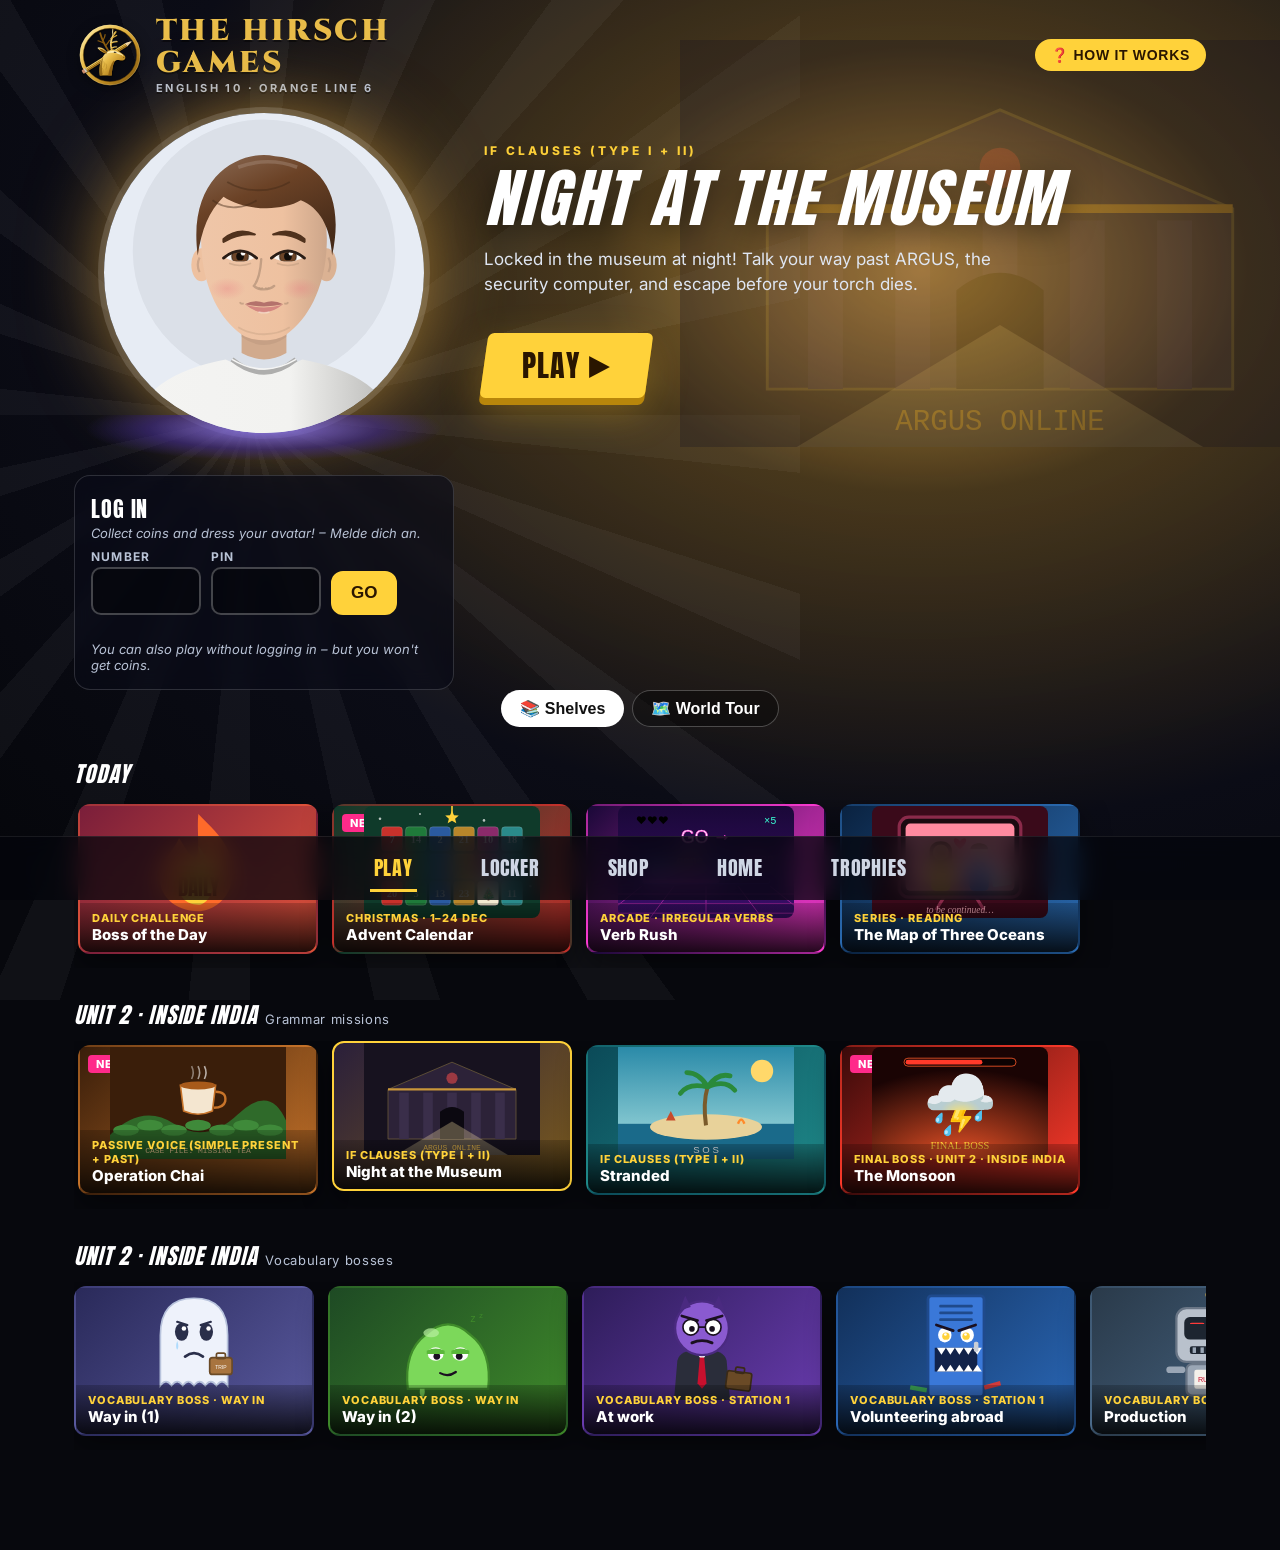
==== commit 94b6f542: "Town: curvy streets, island with Weser, class plot Our Skyline (Commonwealth landmarks), British str" ====
--- a/index.html
+++ b/index.html
@@ -371,7 +371,7 @@
     <div class="de" style="font-size:13px;opacity:.85">All coins the class wins build our Commonwealth skyline on the Weser. – Alle Münzen des Kurses bauen gemeinsam an eurer Skyline.</div>
     <div class="mb"><i style="width:${pct}%"></i></div>
     <div style="font-size:15px"><b>${m.toLocaleString("en-GB")} 🪙</b> ${nxt?`· next: ${nxt[1]} ${nxt[2]} at ${nxt[0].toLocaleString("en-GB")} 🪙`:"· Skyline complete! 🎉"}</div>
-    <div class="ms" style="margin-top:8px">${METAS.map(x=>`<span class="${m>=x[0]?"ok":""}">${x[1]} ${(x[0]/1000)}k</span>`).join("")}</div></div></div>`;
+    <div class="ms" style="margin-top:8px">${METAS.map(x=>`<span class="${m>=x[0]?"ok":""}">${x[1]} ${(x[0]/1000)}k</span>`).join("")}</div><a href="home.html#hood" style="display:inline-block;margin-top:10px;color:#ffd23a;font-weight:800;text-decoration:none">🏙️ See our skyline in town →</a></div></div>`;
 }
 /* ===== Weltkarte (zweite Ansicht der Spiele) ===== */
 let VIEW = (()=>{ try { return localStorage.getItem("e10-view") || "shelf"; } catch(e) { return "shelf"; } })();
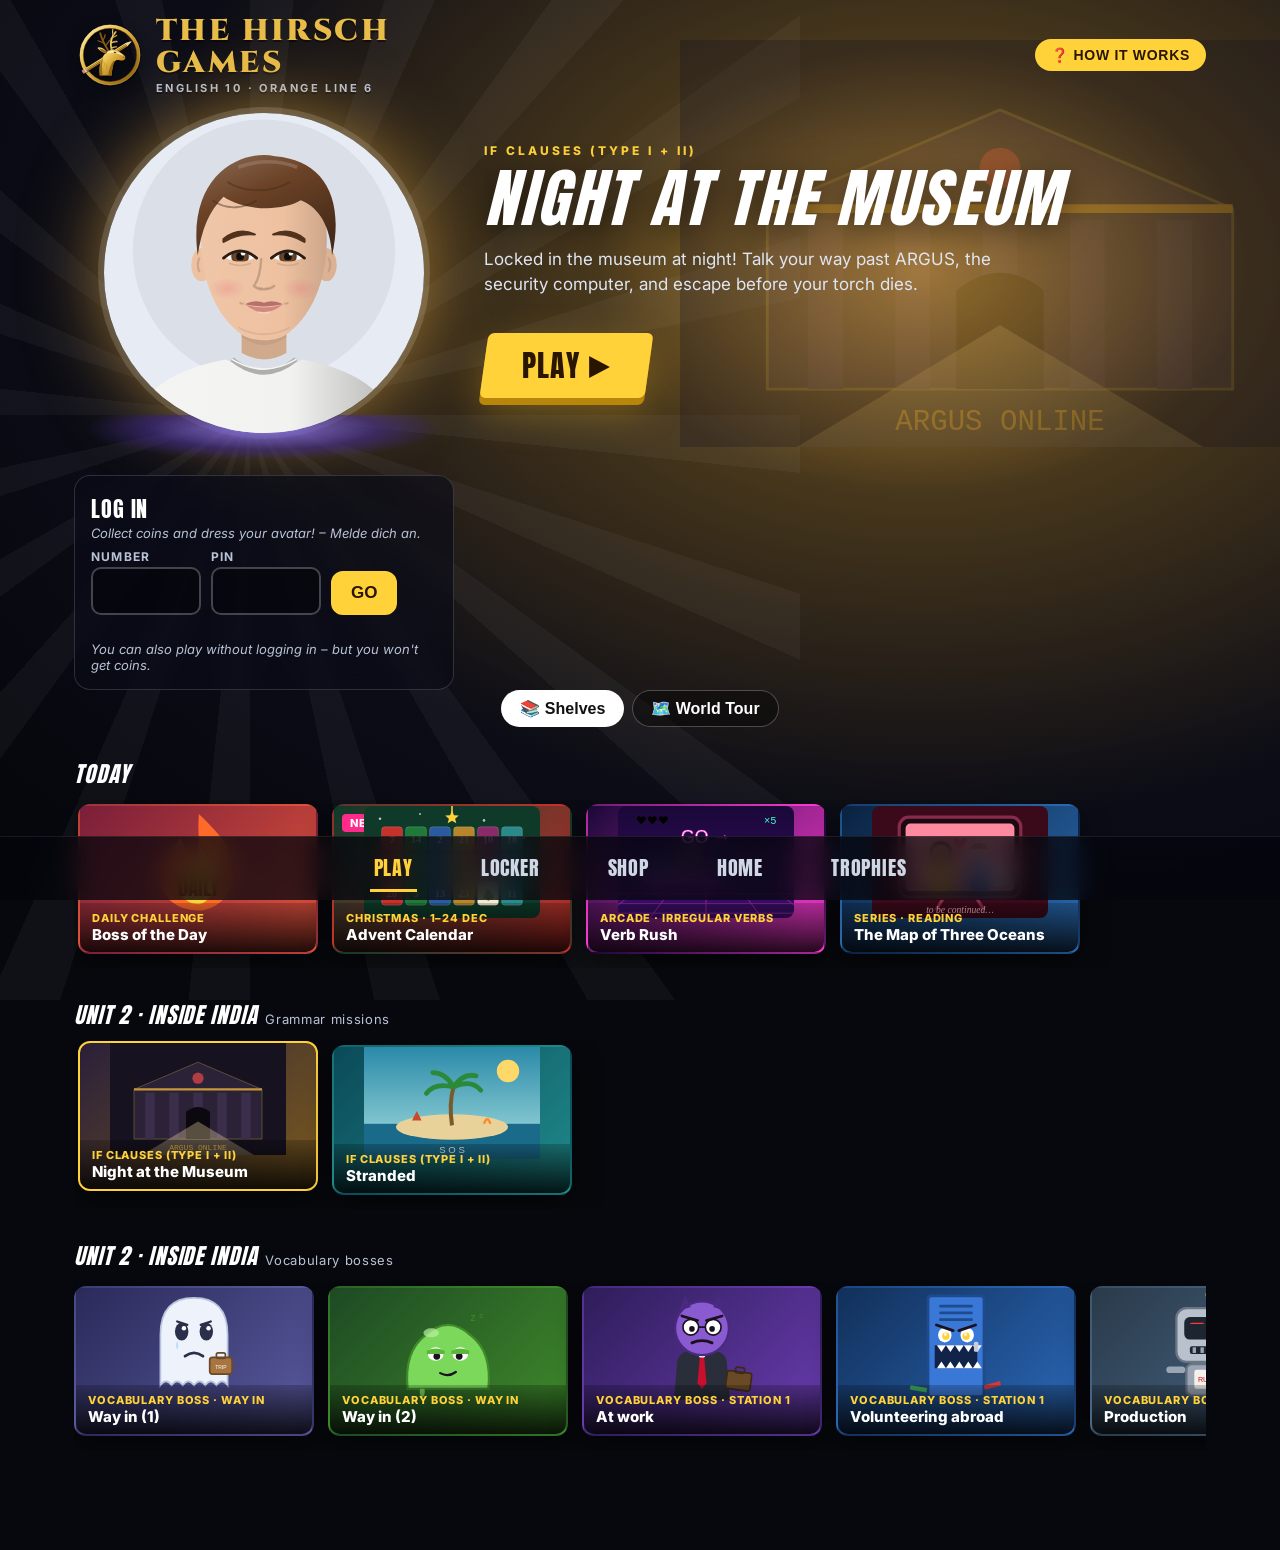
==== commit b2142784: "Operation Chai (Passive) und Final Boss Unit 2 vorerst ausgeblendet (LOCKED in cards.js) Co-Authored" ====
--- a/index.html
+++ b/index.html
@@ -187,7 +187,7 @@
 <script src="bosses.js?v=10"></script>
 <script src="covers.js?v=13"></script>
 <script src="vocab-u2.js?v=11"></script>
-<script src="cards.js?v=1"></script>
+<script src="cards.js?v=2"></script>
 <script>
 /* ===== Seiten-Einstellungen (für jede Klasse anpassen) ===== */
 const SITE = { title: "ENGLISH 10", sub: "ENGLISH 10 · ORANGE LINE 6" };
@@ -208,6 +208,8 @@
 /* Alle Spiele als Liste */
 const ACC = g => g.accent || ((String(g.color).match(/#[0-9a-fA-F]{6}/g)||["#5a3cb0"]).pop());
 const COVER = g => COVERS[g.id] || `<svg viewBox="0 0 220 140" xmlns="http://www.w3.org/2000/svg"><defs><radialGradient id="cg_${g.id}"><stop offset="0" stop-color="#fff" stop-opacity=".35"/><stop offset="1" stop-color="#fff" stop-opacity="0"/></radialGradient></defs><circle cx="110" cy="66" r="62" fill="url(#cg_${g.id})"/><text x="110" y="96" font-size="80" text-anchor="middle">${g.icon||"🎮"}</text></svg>`;
+const LOCK = window.LOCKED || [];
+GRAMMAR.splice(0, GRAMMAR.length, ...GRAMMAR.filter(g => LOCK.indexOf(g.id) < 0));
 const ALL = [], SHELVES = [], BOSSCARDS = [];
 if (Object.values(VOCAB).some(u => u.sections && u.sections.length)) {
   ALL.push({id:"daily", href:"boss.html?id=daily", topic:"Daily Challenge", name:"Boss of the Day", info:"10 random words from all units – a new boss every day. Up to 15 coins, once a day!", art:COVERS.daily, accent:"#e0533a", color:"linear-gradient(135deg,#7a1e3a,#e0533a)", shelf:"daily"});
@@ -221,7 +223,7 @@
   const u = VOCAB[key], title = (u && u.unit) || UNITS[key] || key, gr = GRAMMAR.filter(g => g.unit === key);
   if (gr.length) { SHELVES.push({key:key+"-g", title:title, sub:"Grammar missions"});
     const BU = {u2:["⛈️","The Monsoon"]}[key];
-    if (BU) BOSSCARDS.push({id:"final-"+key, href:"jefe-final.html?u="+key.slice(1), topic:"Final boss · "+title, name:BU[1], info:`The final boss of ${title}! 3 phases, harder and harder – everything from the unit. Perfect before the test. – Endgegner: ideal vor der Klassenarbeit.`, art:`<svg viewBox="0 0 220 140" xmlns="http://www.w3.org/2000/svg"><defs><radialGradient id="bg${key}" cx=".5" cy="1.1" r=".9"><stop offset="0" stop-color="#ff5a2a"/><stop offset="1" stop-color="#1a0404"/></radialGradient></defs><rect width="220" height="140" rx="10" fill="url(#bg${key})"/><text x="110" y="98" font-size="74" text-anchor="middle">${BU[0]}</text><rect x="40" y="14" width="140" height="10" rx="5" fill="#0008" stroke="#ff5a2a"/><rect x="42" y="16" width="96" height="6" rx="3" fill="#ff3a2a"/><text x="110" y="128" font-family="Arial Black,Impact" font-size="13" fill="#ffd23a" text-anchor="middle">FINAL BOSS</text></svg>`, accent:"#ff3a2a", color:"linear-gradient(135deg,#3a0a0a,#ff3a2a)", shelf:key+"-g", isNew:true, boss:true}); gr.forEach(g => ALL.push({id:g.id, href:g.file, topic:g.topic, name:g.name, info:g.info, art:COVER(g), accent:ACC(g), color:g.color, shelf:key+"-g", isNew:g.isNew})); }
+    if (BU && LOCK.indexOf("final-"+key) < 0) BOSSCARDS.push({id:"final-"+key, href:"jefe-final.html?u="+key.slice(1), topic:"Final boss · "+title, name:BU[1], info:`The final boss of ${title}! 3 phases, harder and harder – everything from the unit. Perfect before the test. – Endgegner: ideal vor der Klassenarbeit.`, art:`<svg viewBox="0 0 220 140" xmlns="http://www.w3.org/2000/svg"><defs><radialGradient id="bg${key}" cx=".5" cy="1.1" r=".9"><stop offset="0" stop-color="#ff5a2a"/><stop offset="1" stop-color="#1a0404"/></radialGradient></defs><rect width="220" height="140" rx="10" fill="url(#bg${key})"/><text x="110" y="98" font-size="74" text-anchor="middle">${BU[0]}</text><rect x="40" y="14" width="140" height="10" rx="5" fill="#0008" stroke="#ff5a2a"/><rect x="42" y="16" width="96" height="6" rx="3" fill="#ff3a2a"/><text x="110" y="128" font-family="Arial Black,Impact" font-size="13" fill="#ffd23a" text-anchor="middle">FINAL BOSS</text></svg>`, accent:"#ff3a2a", color:"linear-gradient(135deg,#3a0a0a,#ff3a2a)", shelf:key+"-g", isNew:true, boss:true}); gr.forEach(g => ALL.push({id:g.id, href:g.file, topic:g.topic, name:g.name, info:g.info, art:COVER(g), accent:ACC(g), color:g.color, shelf:key+"-g", isNew:g.isNew})); }
   if (u && u.sections.length) {
     SHELVES.push({key:key+"-v", title:title, sub:"Vocabulary bosses"});
     u.sections.forEach(s => { const c = BOSSCOL[s.boss]||["#333333","#555555"]; ALL.push({id:s.id, href:"boss.html?id="+s.id, topic:"Vocabulary boss · "+s.part, name:s.title, info:`Fight ${s.bossName}! ${s.words.length} words · Vocabulary ${s.pages}`, art:BOSSART[s.boss]||"", accent:c[1], color:`linear-gradient(135deg,${c[0]},${c[1]})`, shelf:key+"-v"}); });
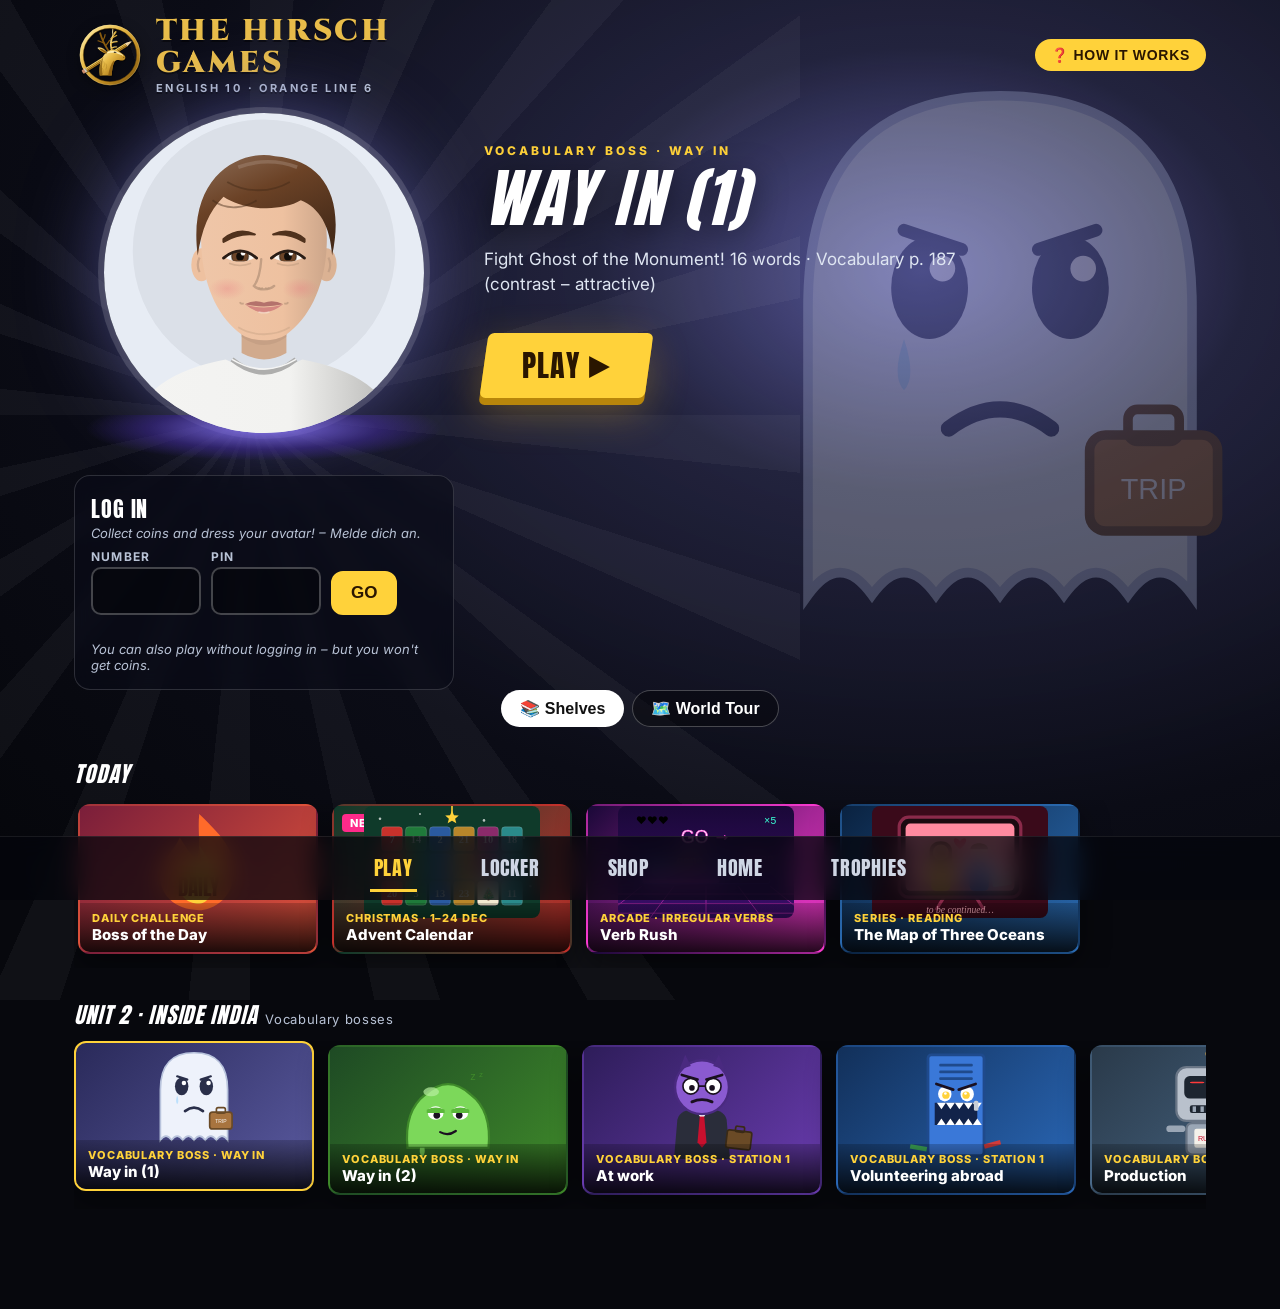
==== commit 10daec1b: "If-clause-Spiele vorerst ausgeblendet; Start-Spiel Vokabel-Boss Way in Co-Authored-By: Claude Opus 5" ====
--- a/index.html
+++ b/index.html
@@ -187,7 +187,7 @@
 <script src="bosses.js?v=10"></script>
 <script src="covers.js?v=13"></script>
 <script src="vocab-u2.js?v=11"></script>
-<script src="cards.js?v=2"></script>
+<script src="cards.js?v=3"></script>
 <script>
 /* ===== Seiten-Einstellungen (für jede Klasse anpassen) ===== */
 const SITE = { title: "ENGLISH 10", sub: "ENGLISH 10 · ORANGE LINE 6" };
@@ -576,7 +576,7 @@
 /* ===== Start ===== */
 (function(){
   let pre = null; try{ pre = sessionStorage.getItem("e10sel"); }catch(e){}
-  const START = "if-museum"; /* Spiel, das beim Öffnen zuerst ausgewählt ist */
+  const START = "boss-u2-wayin1"; /* Spiel, das beim Öffnen zuerst ausgewählt ist */
   SEL = ALL.find(g => g.id === pre) || ALL.find(g => g.id === START) || ALL.find(g => g.isNew) || ALL[0];
   render(); setBg(SEL);
   if (E8.online()) E8.api("scores",{}).then(r => { if (r.ok) { SCORES = r.scores; feat(); if (state()) hero(); } });
